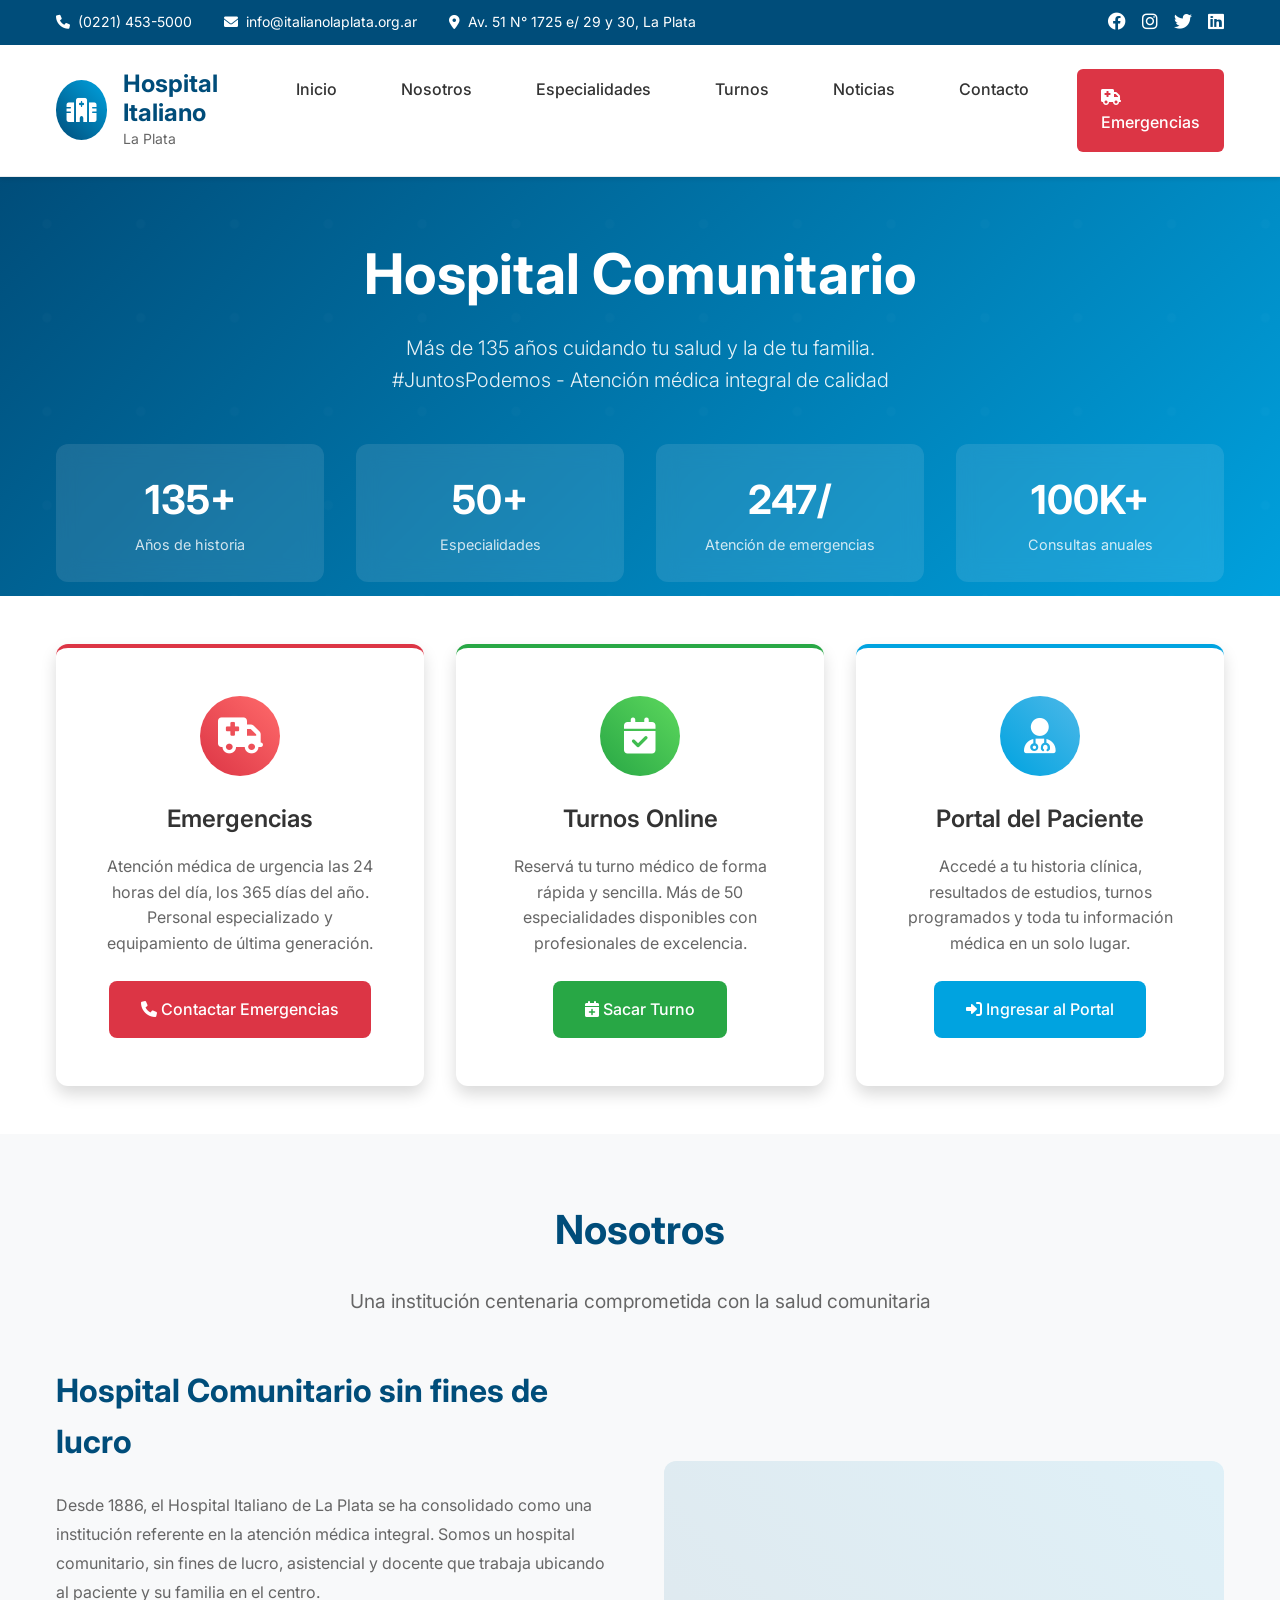
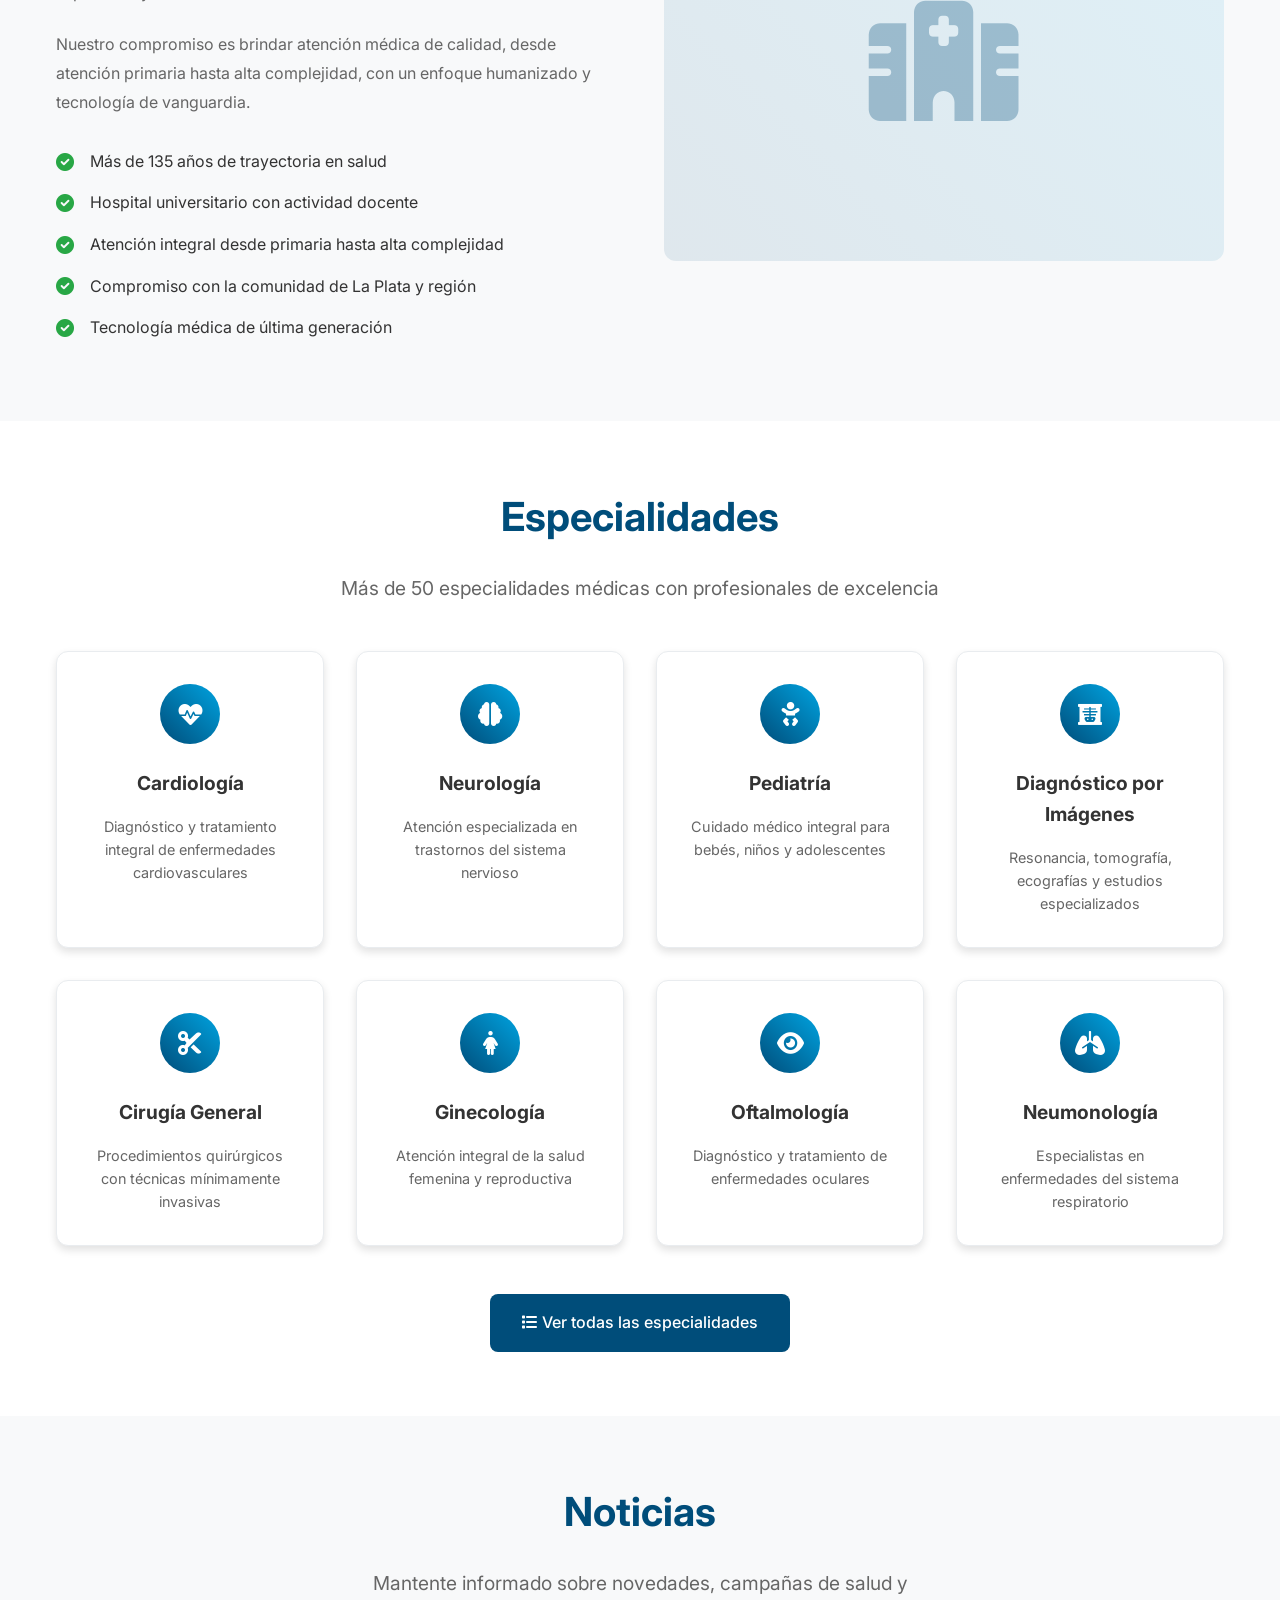
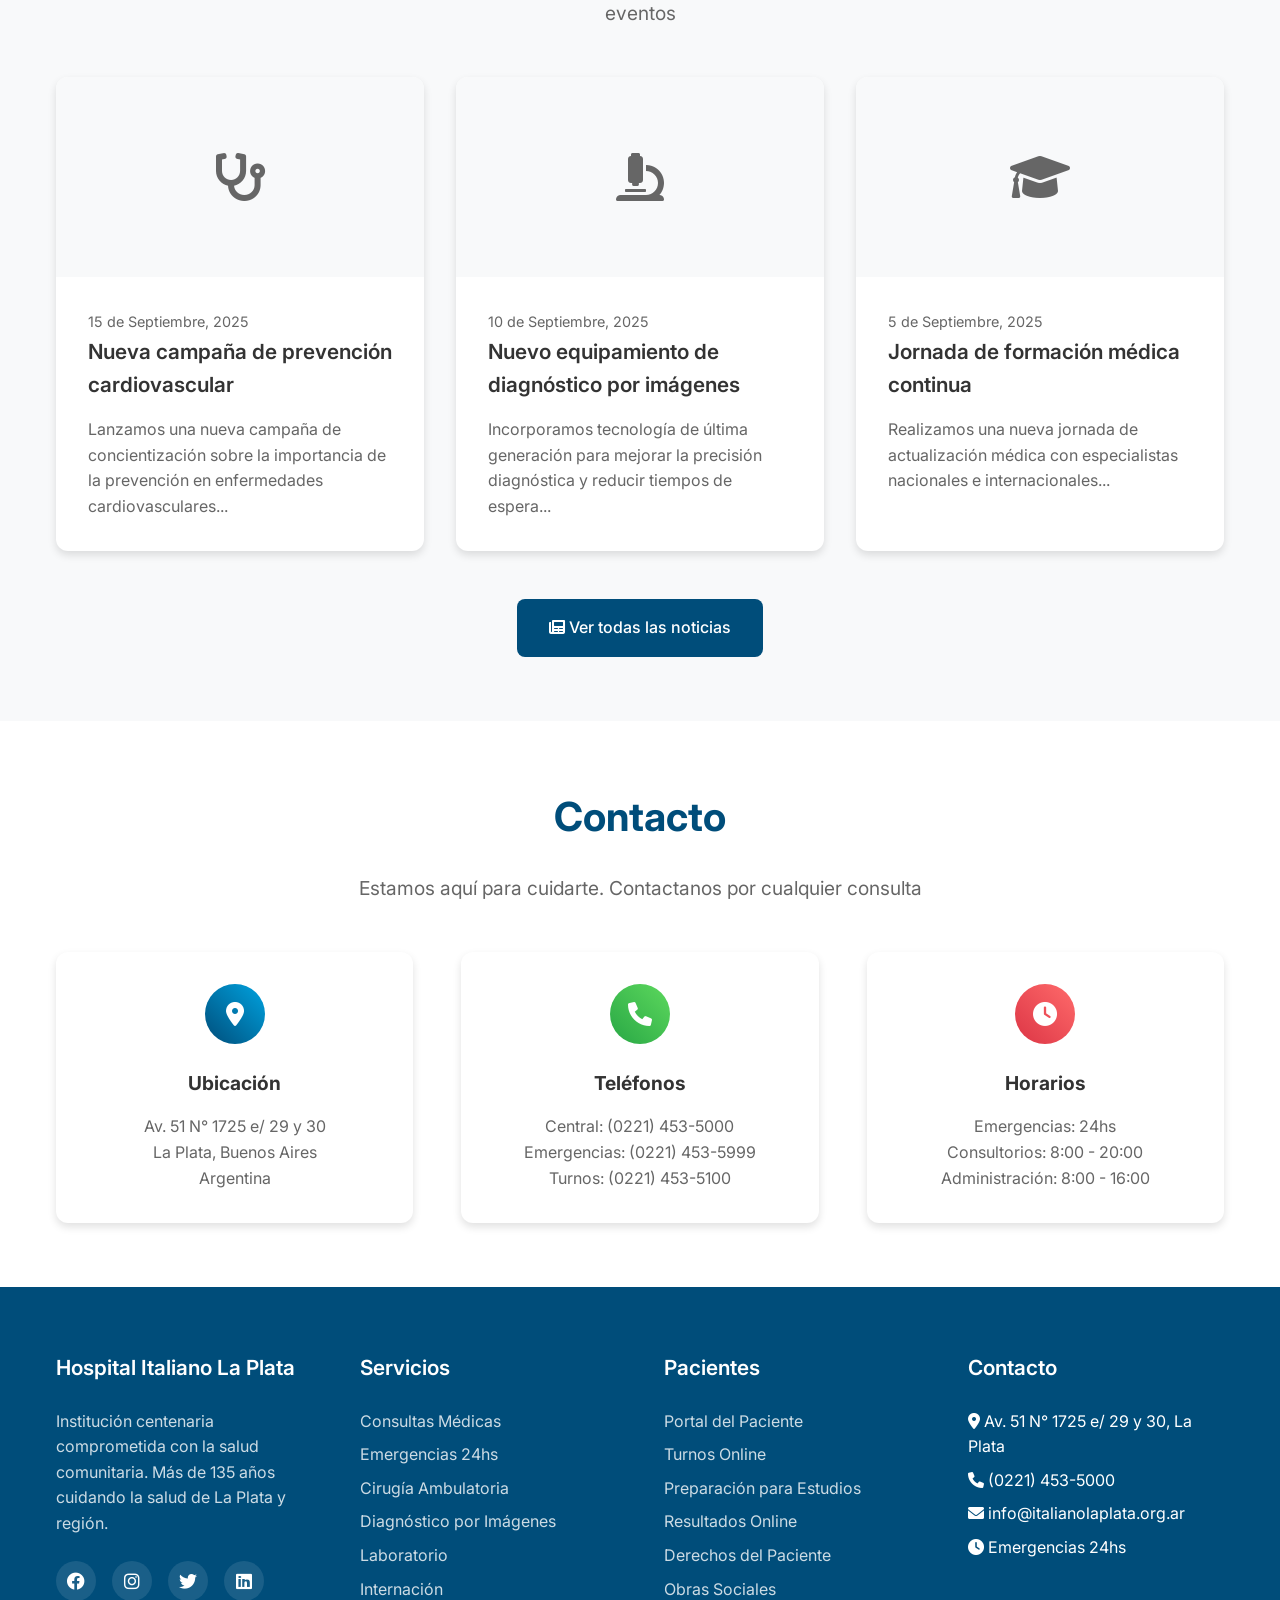
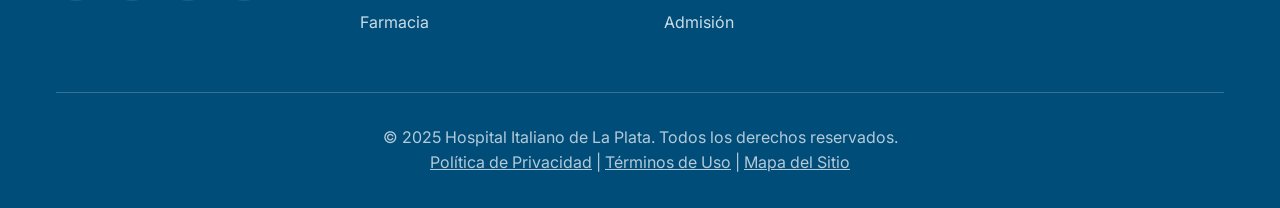
==== cuerpo principal/index.html @ e12f00e9 "Primer commit" ====
<!DOCTYPE html>
<html lang="es">
<head>
    <!-- ===========================================
         META TAGS Y CONFIGURACIÓN BÁSICA
    =========================================== -->
    <meta charset="UTF-8">
    <meta name="viewport" content="width=device-width, initial-scale=1.0">
    <!-- resume la informacion de la página -->
    <meta name="description" content="Hospital Italiano de La Plata - Hospital comunitario sin fines de lucro fundado en 1886. Atención médica integral desde atención primaria hasta alta complejidad.">
    <!-- Son etiquetas dentro de la pagina -->
    <meta name="keywords" content="Hospital Italiano, La Plata, salud, medicina, turnos, emergencias, especialidades médicas">
    <!-- El autor de la pagina -->
    <meta name="author" content="Hospital Italiano de La Plata">
    <title>Inicio | Sistema de gestion de citas medicas</title>
    
    <!-- ===========================================
         ENLACES EXTERNOS Y FUENTES
    =========================================== -->
    <!-- Font Awesome para íconos médicos -->
    <link href="https://cdnjs.cloudflare.com/ajax/libs/font-awesome/6.0.0/css/all.min.css" rel="stylesheet">
    
    <!-- Google Fonts -->
    <link href="https://fonts.googleapis.com/css2?family=Inter:wght@300;400;500;600;700&display=swap" rel="stylesheet">
    
    <!-- Estilos css -->
     <link rel="stylesheet" href="styles.css">
</head>
<body>
    <!-- ===========================================
         HEADER CON NAVEGACIÓN PRINCIPAL
    =========================================== -->
    <header class="header">
        <!-- Barra superior con información de contacto -->
        <div class="header-top">
            <div class="container">
                <div class="header-top-content">
                    <div class="contact-info">
                        <div class="contact-item">
                            <i class="fas fa-phone"></i>
                            <span>(0221) 453-5000</span>
                        </div>
                        <div class="contact-item">
                            <i class="fas fa-envelope"></i>
                            <span>info@italianolaplata.org.ar</span>
                        </div>
                        <div class="contact-item">
                            <i class="fas fa-map-marker-alt"></i>
                            <span>Av. 51 N° 1725 e/ 29 y 30, La Plata</span>
                        </div>
                    </div>
                    <div class="social-links">
                        <a href="#" aria-label="Facebook"><i class="fab fa-facebook"></i></a>
                        <a href="#" aria-label="Instagram"><i class="fab fa-instagram"></i></a>
                        <a href="#" aria-label="Twitter"><i class="fab fa-twitter"></i></a>
                        <a href="#" aria-label="LinkedIn"><i class="fab fa-linkedin"></i></a>
                    </div>
                </div>
            </div>
        </div>
        
        <!-- Navegación principal -->
        <div class="header-main">
            <div class="container">
                <div class="header-content">
                    <a href="#" class="logo">
                        <div class="logo-icon">
                            <i class="fas fa-hospital"></i>
                        </div>
                        <div class="logo-text">
                            <h1>Hospital Italiano</h1>
                            <p>La Plata</p>
                        </div>
                    </a>
                    
                    <nav class="nav-main">
                        <a href="#">Inicio</a>
                        <a href="#nosotros">Nosotros</a>
                        <a href="#especialidades">Especialidades</a>
                        <a href="#turnos">Turnos</a>
                        <a href="#noticias">Noticias</a>
                        <a href="#contacto">Contacto</a>
                        <a href="#emergencia" class="emergency-btn">
                            <i class="fas fa-ambulance"></i> Emergencias
                        </a>
                    </nav>
                </div>
            </div>
        </div>
    </header>

    <!-- ===========================================
         HERO SECTION PRINCIPAL
    =========================================== -->
    <section class="hero">
        <div class="container">
            <div class="hero-content fade-in">
                <h1>Hospital Comunitario</h1>
                <p class="hero-subtitle">
                    Más de 135 años cuidando tu salud y la de tu familia.<br>
                    #JuntosPodemos - Atención médica integral de calidad
                </p>
                
                <div class="hero-stats">
                    <div class="stat-item fade-in">
                        <span class="stat-number">135+</span>
                        <span class="stat-label">Años de historia</span>
                    </div>
                    <div class="stat-item fade-in">
                        <span class="stat-number">50+</span>
                        <span class="stat-label">Especialidades</span>
                    </div>
                    <div class="stat-item fade-in">
                        <span class="stat-number">24/7</span>
                        <span class="stat-label">Atención de emergencias</span>
                    </div>
                    <div class="stat-item fade-in">
                        <span class="stat-number">100K+</span>
                        <span class="stat-label">Consultas anuales</span>
                    </div>
                </div>
            </div>
        </div>
    </section>

    <!-- ===========================================
         ACCESOS RÁPIDOS
    =========================================== -->
    <section class="quick-access">
        <div class="container">
            <div class="quick-access-grid">
                <!-- Card de Emergencias -->
                <div class="access-card emergency fade-in">
                    <div class="card-icon">
                        <i class="fas fa-ambulance"></i>
                    </div>
                    <h3 class="card-title">Emergencias</h3>
                    <p class="card-description">
                        Atención médica de urgencia las 24 horas del día, los 365 días del año.
                        Personal especializado y equipamiento de última generación.
                    </p>
                    <a href="#" class="card-btn">
                        <i class="fas fa-phone"></i> Contactar Emergencias
                    </a>
                </div>
                
                <!-- Card de Turnos -->
                <div class="access-card appointments fade-in">
                    <div class="card-icon">
                        <i class="fas fa-calendar-check"></i>
                    </div>
                    <h3 class="card-title">Turnos Online</h3>
                    <p class="card-description">
                        Reservá tu turno médico de forma rápida y sencilla. 
                        Más de 50 especialidades disponibles con profesionales de excelencia.
                    </p>
                    <a href="#" class="card-btn">
                        <i class="fas fa-calendar-plus"></i> Sacar Turno
                    </a>
                </div>
                
                <!-- Card de Portal del Paciente -->
                <div class="access-card portal fade-in">
                    <div class="card-icon">
                        <i class="fas fa-user-md"></i>
                    </div>
                    <h3 class="card-title">Portal del Paciente</h3>
                    <p class="card-description">
                        Accedé a tu historia clínica, resultados de estudios, turnos programados 
                        y toda tu información médica en un solo lugar.
                    </p>
                    <a href="#" class="card-btn">
                        <i class="fas fa-sign-in-alt"></i> Ingresar al Portal
                    </a>
                </div>
            </div>
        </div>
    </section>

    <!-- ===========================================
         SECCIÓN NOSOTROS
    =========================================== -->
    <section id="nosotros" class="section" style="background: var(--light-bg);">
        <div class="container">
            <div class="section-header fade-in">
                <h2 class="section-title">Nosotros</h2>
                <p class="section-subtitle">
                    Una institución centenaria comprometida con la salud comunitaria
                </p>
            </div>
            
            <div class="about-grid">
                <div class="about-content fade-in">
                    <h3>Hospital Comunitario sin fines de lucro</h3>
                    <p>
                        Desde 1886, el Hospital Italiano de La Plata se ha consolidado como una institución 
                        referente en la atención médica integral. Somos un hospital comunitario, sin fines 
                        de lucro, asistencial y docente que trabaja ubicando al paciente y su familia en el centro.
                    </p>
                    <p>
                        Nuestro compromiso es brindar atención médica de calidad, desde atención primaria 
                        hasta alta complejidad, con un enfoque humanizado y tecnología de vanguardia.
                    </p>
                    
                    <ul class="about-features">
                        <li>
                            <i class="fas fa-check-circle"></i>
                            Más de 135 años de trayectoria en salud
                        </li>
                        <li>
                            <i class="fas fa-check-circle"></i>
                            Hospital universitario con actividad docente
                        </li>
                        <li>
                            <i class="fas fa-check-circle"></i>
                            Atención integral desde primaria hasta alta complejidad
                        </li>
                        <li>
                            <i class="fas fa-check-circle"></i>
                            Compromiso con la comunidad de La Plata y región
                        </li>
                        <li>
                            <i class="fas fa-check-circle"></i>
                            Tecnología médica de última generación
                        </li>
                    </ul>
                </div>
                
                <div class="about-image fade-in">
                    <i class="fas fa-hospital-alt"></i>
                </div>
            </div>
        </div>
    </section>

    <!-- ===========================================
         ESPECIALIDADES MÉDICAS
    =========================================== -->
    <section id="especialidades" class="section">
        <div class="container">
            <div class="section-header fade-in">
                <h2 class="section-title">Especialidades</h2>
                <p class="section-subtitle">
                    Más de 50 especialidades médicas con profesionales de excelencia
                </p>
            </div>
            
            <div class="specialties-grid">
                <div class="specialty-card fade-in">
                    <div class="specialty-icon">
                        <i class="fas fa-heartbeat"></i>
                    </div>
                    <h4>Cardiología</h4>
                    <p>Diagnóstico y tratamiento integral de enfermedades cardiovasculares</p>
                </div>
                
                <div class="specialty-card fade-in">
                    <div class="specialty-icon">
                        <i class="fas fa-brain"></i>
                    </div>
                    <h4>Neurología</h4>
                    <p>Atención especializada en trastornos del sistema nervioso</p>
                </div>
                
                <div class="specialty-card fade-in">
                    <div class="specialty-icon">
                        <i class="fas fa-baby"></i>
                    </div>
                    <h4>Pediatría</h4>
                    <p>Cuidado médico integral para bebés, niños y adolescentes</p>
                </div>
                
                <div class="specialty-card fade-in">
                    <div class="specialty-icon">
                        <i class="fas fa-x-ray"></i>
                    </div>
                    <h4>Diagnóstico por Imágenes</h4>
                    <p>Resonancia, tomografía, ecografías y estudios especializados</p>
                </div>
                
                <div class="specialty-card fade-in">
                    <div class="specialty-icon">
                        <i class="fas fa-cut"></i>
                    </div>
                    <h4>Cirugía General</h4>
                    <p>Procedimientos quirúrgicos con técnicas mínimamente invasivas</p>
                </div>
                
                <div class="specialty-card fade-in">
                    <div class="specialty-icon">
                        <i class="fas fa-female"></i>
                    </div>
                    <h4>Ginecología</h4>
                    <p>Atención integral de la salud femenina y reproductiva</p>
                </div>
                
                <div class="specialty-card fade-in">
                    <div class="specialty-icon">
                        <i class="fas fa-eye"></i>
                    </div>
                    <h4>Oftalmología</h4>
                    <p>Diagnóstico y tratamiento de enfermedades oculares</p>
                </div>
                
                <div class="specialty-card fade-in">
                    <div class="specialty-icon">
                        <i class="fas fa-lungs"></i>
                    </div>
                    <h4>Neumonología</h4>
                    <p>Especialistas en enfermedades del sistema respiratorio</p>
                </div>
            </div>
            
            <div style="text-align: center; margin-top: var(--spacing-xl);">
                <a href="#" class="btn-primary">
                    <i class="fas fa-list"></i> Ver todas las especialidades
                </a>
            </div>
        </div>
    </section>

    <!-- ===========================================
         NOTICIAS Y COMUNICADOS
    =========================================== -->
    <section id="noticias" class="section" style="background: var(--light-bg);">
        <div class="container">
            <div class="section-header fade-in">
                <h2 class="section-title">Noticias</h2>
                <p class="section-subtitle">
                    Mantente informado sobre novedades, campañas de salud y eventos
                </p>
            </div>
            
            <div class="news-grid">
                <article class="news-card fade-in">
                    <div class="news-image">
                        <i class="fas fa-stethoscope"></i>
                    </div>
                    <div class="news-content">
                        <time class="news-date">15 de Septiembre, 2025</time>
                        <h3 class="news-title">Nueva campaña de prevención cardiovascular</h3>
                        <p class="news-excerpt">
                            Lanzamos una nueva campaña de concientización sobre la importancia 
                            de la prevención en enfermedades cardiovasculares...
                        </p>
                    </div>
                </article>
                
                <article class="news-card fade-in">
                    <div class="news-image">
                        <i class="fas fa-microscope"></i>
                    </div>
                    <div class="news-content">
                        <time class="news-date">10 de Septiembre, 2025</time>
                        <h3 class="news-title">Nuevo equipamiento de diagnóstico por imágenes</h3>
                        <p class="news-excerpt">
                            Incorporamos tecnología de última generación para mejorar 
                            la precisión diagnóstica y reducir tiempos de espera...
                        </p>
                    </div>
                </article>
                
                <article class="news-card fade-in">
                    <div class="news-image">
                        <i class="fas fa-graduation-cap"></i>
                    </div>
                    <div class="news-content">
                        <time class="news-date">5 de Septiembre, 2025</time>
                        <h3 class="news-title">Jornada de formación médica continua</h3>
                        <p class="news-excerpt">
                            Realizamos una nueva jornada de actualización médica 
                            con especialistas nacionales e internacionales...
                        </p>
                    </div>
                </article>
            </div>
            
            <div style="text-align: center; margin-top: var(--spacing-xl);">
                <a href="#" class="btn-primary">
                    <i class="fas fa-newspaper"></i> Ver todas las noticias
                </a>
            </div>
        </div>
    </section>

    <!-- ===========================================
         INFORMACIÓN DE CONTACTO
    =========================================== -->
    <section id="contacto" class="section">
        <div class="container">
            <div class="section-header fade-in">
                <h2 class="section-title">Contacto</h2>
                <p class="section-subtitle">
                    Estamos aquí para cuidarte. Contactanos por cualquier consulta
                </p>
            </div>
            
            <div style="display: grid; grid-template-columns: repeat(auto-fit, minmax(300px, 1fr)); gap: var(--spacing-xl); margin-top: var(--spacing-xl);">
                <div class="fade-in" style="text-align: center; padding: var(--spacing-lg); background: var(--white); border-radius: 12px; box-shadow: var(--shadow-md);">
                    <div style="width: 60px; height: 60px; background: linear-gradient(45deg, var(--primary-color), var(--secondary-color)); border-radius: 50%; display: flex; align-items: center; justify-content: center; margin: 0 auto var(--spacing-md); color: var(--white); font-size: 24px;">
                        <i class="fas fa-map-marker-alt"></i>
                    </div>
                    <h4 style="font-size: 1.2rem; margin-bottom: var(--spacing-sm); color: var(--text-dark);">Ubicación</h4>
                    <p style="color: var(--text-light);">
                        Av. 51 N° 1725 e/ 29 y 30<br>
                        La Plata, Buenos Aires<br>
                        Argentina
                    </p>
                </div>
                
                <div class="fade-in" style="text-align: center; padding: var(--spacing-lg); background: var(--white); border-radius: 12px; box-shadow: var(--shadow-md);">
                    <div style="width: 60px; height: 60px; background: linear-gradient(45deg, var(--accent-color), #5dd85d); border-radius: 50%; display: flex; align-items: center; justify-content: center; margin: 0 auto var(--spacing-md); color: var(--white); font-size: 24px;">
                        <i class="fas fa-phone"></i>
                    </div>
                    <h4 style="font-size: 1.2rem; margin-bottom: var(--spacing-sm); color: var(--text-dark);">Teléfonos</h4>
                    <p style="color: var(--text-light);">
                        Central: (0221) 453-5000<br>
                        Emergencias: (0221) 453-5999<br>
                        Turnos: (0221) 453-5100
                    </p>
                </div>
                
                <div class="fade-in" style="text-align: center; padding: var(--spacing-lg); background: var(--white); border-radius: 12px; box-shadow: var(--shadow-md);">
                    <div style="width: 60px; height: 60px; background: linear-gradient(45deg, var(--danger-color), #ff6b6b); border-radius: 50%; display: flex; align-items: center; justify-content: center; margin: 0 auto var(--spacing-md); color: var(--white); font-size: 24px;">
                        <i class="fas fa-clock"></i>
                    </div>
                    <h4 style="font-size: 1.2rem; margin-bottom: var(--spacing-sm); color: var(--text-dark);">Horarios</h4>
                    <p style="color: var(--text-light);">
                        Emergencias: 24hs<br>
                        Consultorios: 8:00 - 20:00<br>
                        Administración: 8:00 - 16:00
                    </p>
                </div>
            </div>
        </div>
    </section>

    <!-- ===========================================
         FOOTER INSTITUCIONAL
    =========================================== -->
    <footer class="footer">
        <div class="container">
            <div class="footer-grid">
                <div class="footer-section">
                    <h4>Hospital Italiano La Plata</h4>
                    <p style="color: rgba(255, 255, 255, 0.8); margin-bottom: var(--spacing-md);">
                        Institución centenaria comprometida con la salud comunitaria. 
                        Más de 135 años cuidando la salud de La Plata y región.
                    </p>
                    <div style="display: flex; gap: var(--spacing-sm);">
                        <a href="#" style="width: 40px; height: 40px; background: rgba(255,255,255,0.1); border-radius: 50%; display: flex; align-items: center; justify-content: center; color: var(--white); font-size: 18px;">
                            <i class="fab fa-facebook"></i>
                        </a>
                        <a href="#" style="width: 40px; height: 40px; background: rgba(255,255,255,0.1); border-radius: 50%; display: flex; align-items: center; justify-content: center; color: var(--white); font-size: 18px;">
                            <i class="fab fa-instagram"></i>
                        </a>
                        <a href="#" style="width: 40px; height: 40px; background: rgba(255,255,255,0.1); border-radius: 50%; display: flex; align-items: center; justify-content: center; color: var(--white); font-size: 18px;">
                            <i class="fab fa-twitter"></i>
                        </a>
                        <a href="#" style="width: 40px; height: 40px; background: rgba(255,255,255,0.1); border-radius: 50%; display: flex; align-items: center; justify-content: center; color: var(--white); font-size: 18px;">
                            <i class="fab fa-linkedin"></i>
                        </a>
                    </div>
                </div>
                
                <div class="footer-section">
                    <h4>Servicios</h4>
                    <ul>
                        <li><a href="#">Consultas Médicas</a></li>
                        <li><a href="#">Emergencias 24hs</a></li>
                        <li><a href="#">Cirugía Ambulatoria</a></li>
                        <li><a href="#">Diagnóstico por Imágenes</a></li>
                        <li><a href="#">Laboratorio</a></li>
                        <li><a href="#">Internación</a></li>
                        <li><a href="#">Farmacia</a></li>
                    </ul>
                </div>
                
                <div class="footer-section">
                    <h4>Pacientes</h4>
                    <ul>
                        <li><a href="#">Portal del Paciente</a></li>
                        <li><a href="#">Turnos Online</a></li>
                        <li><a href="#">Preparación para Estudios</a></li>
                        <li><a href="#">Resultados Online</a></li>
                        <li><a href="#">Derechos del Paciente</a></li>
                        <li><a href="#">Obras Sociales</a></li>
                        <li><a href="#">Admisión</a></li>
                    </ul>
                </div>
                
                <div class="footer-section">
                    <h4>Contacto</h4>
                    <ul>
                        <li>
                            <i class="fas fa-map-marker-alt"></i>
                            Av. 51 N° 1725 e/ 29 y 30, La Plata
                        </li>
                        <li>
                            <i class="fas fa-phone"></i>
                            (0221) 453-5000
                        </li>
                        <li>
                            <i class="fas fa-envelope"></i>
                            info@italianolaplata.org.ar
                        </li>
                        <li>
                            <i class="fas fa-clock"></i>
                            Emergencias 24hs
                        </li>
                    </ul>
                </div>
            </div>
            
            <div class="footer-bottom">
                <p>© 2025 Hospital Italiano de La Plata. Todos los derechos reservados.</p>
                <p>
                    <a href="#" style="color: rgba(255, 255, 255, 0.7);">Política de Privacidad</a> | 
                    <a href="#" style="color: rgba(255, 255, 255, 0.7);">Términos de Uso</a> | 
                    <a href="#" style="color: rgba(255, 255, 255, 0.7);">Mapa del Sitio</a>
                </p>
            </div>
        </div>
    </footer>

    <!-- ===========================================
         JAVASCRIPT PARA FUNCIONALIDAD
    =========================================== -->
    <script>
        // ===========================================
        // ANIMACIONES DE SCROLL
        // ===========================================
        
        // Configurar Intersection Observer para animaciones fade-in
        const observerOptions = {
            threshold: 0.1,
            rootMargin: '0px 0px -50px 0px'
        };
        
        const observer = new IntersectionObserver((entries) => {
            entries.forEach(entry => {
                if (entry.isIntersecting) {
                    entry.target.classList.add('visible');
                }
            });
        }, observerOptions);
        
        // Observar todos los elementos con clase fade-in
        document.addEventListener('DOMContentLoaded', () => {
            const fadeElements = document.querySelectorAll('.fade-in');
            fadeElements.forEach(el => observer.observe(el));
            
            // Inicializar otras funcionalidades
            initSmoothScrolling();
            initMobileMenu();
            initCounterAnimations();
            
            console.log('🏥 Hospital Italiano - Sitio web cargado correctamente');
        });
        
        // ===========================================
        // NAVEGACIÓN SUAVE
        // ===========================================
        function initSmoothScrolling() {
            const navLinks = document.querySelectorAll('a[href^="#"]');
            
            navLinks.forEach(link => {
                link.addEventListener('click', function(e) {
                    e.preventDefault();
                    
                    const targetId = this.getAttribute('href');
                    if (targetId === '#') return;
                    
                    const targetSection = document.querySelector(targetId);
                    if (targetSection) {
                        const headerHeight = document.querySelector('.header').offsetHeight;
                        const targetPosition = targetSection.offsetTop - headerHeight - 20;
                        
                        window.scrollTo({
                            top: targetPosition,
                            behavior: 'smooth'
                        });
                    }
                });
            });
        }
        
        // ===========================================
        // MENÚ MÓVIL (PLACEHOLDER PARA FUNCIONALIDAD FUTURA)
        // ===========================================
        function initMobileMenu() {
            // En una implementación completa, aquí iría la lógica para el menú hamburguesa
            console.log('📱 Funcionalidad de menú móvil inicializada');
        }
        
        // ===========================================
        // ANIMACIÓN DE CONTADORES
        // ===========================================
        function initCounterAnimations() {
            const counters = document.querySelectorAll('.stat-number');
            
            const animateCounter = (counter) => {
                const target = counter.textContent;
                const numericValue = parseInt(target.replace(/\D/g, ''));
                const suffix = target.replace(/\d/g, '');
                
                if (isNaN(numericValue)) return;
                
                let current = 0;
                const increment = numericValue / 50;
                const duration = 2000;
                const stepTime = duration / 50;
                
                const timer = setInterval(() => {
                    current += increment;
                    if (current >= numericValue) {
                        current = numericValue;
                        clearInterval(timer);
                    }
                    counter.textContent = Math.floor(current) + suffix;
                }, stepTime);
            };
            
            // Observer para animar contadores cuando son visibles
            const counterObserver = new IntersectionObserver((entries) => {
                entries.forEach(entry => {
                    if (entry.isIntersecting) {
                        animateCounter(entry.target);
                        counterObserver.unobserve(entry.target);
                    }
                });
            }, { threshold: 0.5 });
            
            counters.forEach(counter => counterObserver.observe(counter));
        }
        
        // ===========================================
        // EFECTOS DE HOVER PARA CARDS
        // ===========================================
        document.addEventListener('DOMContentLoaded', () => {
            const cards = document.querySelectorAll('.access-card, .specialty-card, .news-card');
            
            cards.forEach(card => {
                card.addEventListener('mouseenter', function() {
                    this.style.transform = 'translateY(-8px)';
                });
                
                card.addEventListener('mouseleave', function() {
                    this.style.transform = 'translateY(0)';
                });
            });
        });
        
        // ===========================================
        // STICKY HEADER EFFECT
        // ===========================================
        window.addEventListener('scroll', () => {
            const header = document.querySelector('.header');
            const scrolled = window.scrollY > 100;
            
            if (scrolled) {
                header.style.backgroundColor = 'rgba(255, 255, 255, 0.95)';
                header.style.backdropFilter = 'blur(10px)';
            } else {
                header.style.backgroundColor = '#ffffff';
                header.style.backdropFilter = 'none';
            }
        });
        
        // ===========================================
        // MANEJO DE FORMULARIOS Y ENLACES
        // ===========================================
        function handleEmergencyCall() {
            if (confirm('¿Necesita atención de emergencia? Será redirigido para contactar al servicio de emergencias.')) {
                window.location.href = 'tel:+542214535999';
            }
        }
        
        function handleTurnos() {
            alert('Redirigiendo al sistema de turnos online...');
            // En producción: window.location.href = '/turnos';
        }
        
        function handlePortalPaciente() {
            alert('Redirigiendo al portal del paciente...');
            // En producción: window.location.href = '/portal';
        }
        
        // Agregar event listeners a los botones principales
        document.addEventListener('DOMContentLoaded', () => {
            const emergencyBtns = document.querySelectorAll('.emergency-btn, .emergency .card-btn');
            emergencyBtns.forEach(btn => {
                btn.addEventListener('click', (e) => {
                    e.preventDefault();
                    handleEmergencyCall();
                });
            });
            
            const appointmentBtns = document.querySelectorAll('.appointments .card-btn');
            appointmentBtns.forEach(btn => {
                btn.addEventListener('click', (e) => {
                    e.preventDefault();
                    handleTurnos();
                });
            });
            
            const portalBtns = document.querySelectorAll('.portal .card-btn');
            portalBtns.forEach(btn => {
                btn.addEventListener('click', (e) => {
                    e.preventDefault();
                    handlePortalPaciente();
                });
            });
        });
        
        // ===========================================
        // CONSOLE MESSAGE PARA DESARROLLADORES
        // ===========================================
        console.log(`
🏥 HOSPITAL ITALIANO DE LA PLATA
================================
📍 Av. 51 N° 1725 e/ 29 y 30, La Plata
📞 Central: (0221) 453-5000
🚨 Emergencias: (0221) 453-5999
📅 Turnos: (0221) 453-5100

🌐 Sitio web desarrollado con:
   - HTML5 semántico
   - CSS Grid y Flexbox
   - JavaScript vanilla
   - Animaciones CSS
   - Responsive design
   
💙 Más de 135 años cuidando la salud
================================
        `);
    </script>
</body>
</html>
---- cuerpo principal/styles.css ----
/* ===========================================
           HOSPITAL ITALIANO - ESTILOS CSS
        =========================================== */
        
        /* Reset y configuración general */
        * {
            margin: 0;
            padding: 0;
            box-sizing: border-box;
        }
        
        :root {
            /* Colores institucionales del Hospital Italiano */
            --primary-color: #004d7a;      /* Azul institucional */
            --secondary-color: #00a3e0;    /* Azul claro */
            --accent-color: #28a745;       /* Verde médico */
            --danger-color: #dc3545;       /* Rojo emergencias */
            --warning-color: #ffc107;      /* Amarillo avisos */
            --light-bg: #f8f9fa;          /* Fondo claro */
            --white: #ffffff;
            --text-dark: #333333;
            --text-light: #666666;
            --border-color: #e9ecef;
            
            /* Fuentes */
            --font-family: 'Inter', -apple-system, BlinkMacSystemFont, 'Segoe UI', sans-serif;
            --font-weight-light: 300;
            --font-weight-normal: 400;
            --font-weight-medium: 500;
            --font-weight-semibold: 600;
            --font-weight-bold: 700;
            
            /* Espaciado */
            --spacing-xs: 0.5rem;
            --spacing-sm: 1rem;
            --spacing-md: 1.5rem;
            --spacing-lg: 2rem;
            --spacing-xl: 3rem;
            --spacing-xxl: 4rem;
            
            /* Sombras */
            --shadow-sm: 0 2px 4px rgba(0,0,0,0.1);
            --shadow-md: 0 4px 8px rgba(0,0,0,0.12);
            --shadow-lg: 0 8px 16px rgba(0,0,0,0.15);
        }
        
        body {
            font-family: var(--font-family);
            line-height: 1.6;
            color: var(--text-dark);
            background-color: var(--white);
        }
        
        /* ===========================================
           HEADER Y NAVEGACIÓN PRINCIPAL
        =========================================== */
        .header {
            background: var(--white);
            border-bottom: 1px solid var(--border-color);
            box-shadow: var(--shadow-sm);
            position: sticky;
            top: 0;
            z-index: 1000;
        }
        
        .header-top {
            background: var(--primary-color);
            color: var(--white);
            padding: var(--spacing-xs) 0;
            font-size: 14px;
        }
        
        .container {
            max-width: 1200px;
            margin: 0 auto;
            padding: 0 var(--spacing-sm);
        }
        
        .header-top-content {
            display: flex;
            justify-content: space-between;
            align-items: center;
        }
        
        .contact-info {
            display: flex;
            gap: var(--spacing-lg);
        }
        
        .contact-item {
            display: flex;
            align-items: center;
            gap: var(--spacing-xs);
        }
        
        .social-links {
            display: flex;
            gap: var(--spacing-sm);
        }
        
        .social-links a {
            color: var(--white);
            font-size: 18px;
            transition: opacity 0.3s ease;
        }
        
        .social-links a:hover {
            opacity: 0.8;
        }
        
        .header-main {
            padding: var(--spacing-md) 0;
        }
        
        .header-content {
            display: flex;
            align-items: center;
            justify-content: space-between;
        }
        
        .logo {
            display: flex;
            align-items: center;
            gap: var(--spacing-sm);
            text-decoration: none;
            color: var(--primary-color);
        }
        
        .logo-icon {
            width: 60px;
            height: 60px;
            background: linear-gradient(45deg, var(--primary-color), var(--secondary-color));
            border-radius: 50%;
            display: flex;
            align-items: center;
            justify-content: center;
            color: var(--white);
            font-size: 24px;
        }
        
        .logo-text h1 {
            font-size: 24px;
            font-weight: var(--font-weight-bold);
            line-height: 1.2;
        }
        
        .logo-text p {
            font-size: 14px;
            color: var(--text-light);
            margin: 0;
        }
        
        .nav-main {
            display: flex;
            gap: var(--spacing-lg);
        }
        
        .nav-main a {
            text-decoration: none;
            color: var(--text-dark);
            font-weight: var(--font-weight-medium);
            padding: var(--spacing-xs) var(--spacing-sm);
            border-radius: 6px;
            transition: all 0.3s ease;
        }
        
        .nav-main a:hover {
            background: var(--light-bg);
            color: var(--primary-color);
        }
        
        .emergency-btn {
            background: var(--danger-color) !important;
            color: var(--white) !important;
            padding: var(--spacing-sm) var(--spacing-md) !important;
            font-weight: var(--font-weight-semibold);
        }
        
        .emergency-btn:hover {
            background: #c82333 !important;
            transform: translateY(-2px);
        }
        
        /* ===========================================
           HERO SECTION
        =========================================== */
        .hero {
            background: linear-gradient(135deg, var(--primary-color) 0%, var(--secondary-color) 100%);
            color: var(--white);
            padding: var(--spacing-xxl) 0;
            position: relative;
            overflow: hidden;
        }
        
        .hero::before {
            content: '';
            position: absolute;
            top: 0;
            left: 0;
            right: 0;
            bottom: 0;
            background: url('data:image/svg+xml,<svg xmlns="http://www.w3.org/2000/svg" viewBox="0 0 100 100"><defs><pattern id="medical" x="0" y="0" width="20" height="20" patternUnits="userSpaceOnUse"><circle cx="10" cy="10" r="1" fill="rgba(255,255,255,0.05)"/></pattern></defs><rect width="100%" height="100%" fill="url(%23medical)"/></svg>');
            opacity: 0.3;
        }
        
        .hero-content {
            position: relative;
            z-index: 2;
            text-align: center;
        }
        
        .hero h1 {
            font-size: 3.5rem;
            font-weight: var(--font-weight-bold);
            margin-bottom: var(--spacing-md);
            line-height: 1.2;
        }
        
        .hero-subtitle {
            font-size: 1.25rem;
            margin-bottom: var(--spacing-xl);
            opacity: 0.9;
            font-weight: var(--font-weight-light);
        }
        
        .hero-stats {
            display: grid;
            grid-template-columns: repeat(auto-fit, minmax(200px, 1fr));
            gap: var(--spacing-lg);
            margin-top: var(--spacing-xl);
        }
        
        .stat-item {
            text-align: center;
            padding: var(--spacing-md);
            background: rgba(255, 255, 255, 0.1);
            border-radius: 12px;
            backdrop-filter: blur(10px);
        }
        
        .stat-number {
            font-size: 2.5rem;
            font-weight: var(--font-weight-bold);
            display: block;
            color: var(--white);
        }
        
        .stat-label {
            font-size: 0.9rem;
            opacity: 0.8;
            margin-top: var(--spacing-xs);
        }
        
        /* ===========================================
           ACCESOS RÁPIDOS
        =========================================== */
        .quick-access {
            background: var(--white);
            padding: var(--spacing-xl) 0;
            margin-top: -50px;
            position: relative;
            z-index: 10;
        }
        
        .quick-access-grid {
            display: grid;
            grid-template-columns: repeat(auto-fit, minmax(280px, 1fr));
            gap: var(--spacing-lg);
        }
        
        .access-card {
            background: var(--white);
            border-radius: 12px;
            padding: var(--spacing-xl);
            text-align: center;
            box-shadow: var(--shadow-lg);
            transition: all 0.3s ease;
            border-top: 4px solid var(--primary-color);
        }
        
        .access-card:hover {
            transform: translateY(-8px);
            box-shadow: 0 12px 24px rgba(0,0,0,0.15);
        }
        
        .access-card.emergency {
            border-top-color: var(--danger-color);
        }
        
        .access-card.appointments {
            border-top-color: var(--accent-color);
        }
        
        .access-card.portal {
            border-top-color: var(--secondary-color);
        }
        
        .card-icon {
            width: 80px;
            height: 80px;
            margin: 0 auto var(--spacing-md);
            border-radius: 50%;
            display: flex;
            align-items: center;
            justify-content: center;
            font-size: 36px;
            color: var(--white);
            background: linear-gradient(45deg, var(--primary-color), var(--secondary-color));
        }
        
        .emergency .card-icon {
            background: linear-gradient(45deg, var(--danger-color), #ff6b6b);
        }
        
        .appointments .card-icon {
            background: linear-gradient(45deg, var(--accent-color), #5dd85d);
        }
        
        .portal .card-icon {
            background: linear-gradient(45deg, var(--secondary-color), #4db8e8);
        }
        
        .card-title {
            font-size: 1.5rem;
            font-weight: var(--font-weight-semibold);
            margin-bottom: var(--spacing-sm);
            color: var(--text-dark);
        }
        
        .card-description {
            color: var(--text-light);
            margin-bottom: var(--spacing-md);
            line-height: 1.6;
        }
        
        .card-btn {
            display: inline-block;
            background: var(--primary-color);
            color: var(--white);
            padding: var(--spacing-sm) var(--spacing-lg);
            text-decoration: none;
            border-radius: 8px;
            font-weight: var(--font-weight-medium);
            transition: all 0.3s ease;
        }
        
        .card-btn:hover {
            background: #003d5c;
            transform: translateY(-2px);
        }
        
        .emergency .card-btn {
            background: var(--danger-color);
        }
        
        .emergency .card-btn:hover {
            background: #c82333;
        }
        
        .appointments .card-btn {
            background: var(--accent-color);
        }
        
        .appointments .card-btn:hover {
            background: #218838;
        }
        
        .portal .card-btn {
            background: var(--secondary-color);
        }
        
        .portal .card-btn:hover {
            background: #0090c7;
        }
        
        /* ===========================================
           SECCIONES PRINCIPALES
        =========================================== */
        .section {
            padding: var(--spacing-xxl) 0;
        }
        
        .section-header {
            text-align: center;
            margin-bottom: var(--spacing-xl);
        }
        
        .section-title {
            font-size: 2.5rem;
            font-weight: var(--font-weight-bold);
            color: var(--primary-color);
            margin-bottom: var(--spacing-md);
        }
        
        .section-subtitle {
            font-size: 1.2rem;
            color: var(--text-light);
            max-width: 600px;
            margin: 0 auto;
        }
        
        /* Sección Nosotros */
        .about-grid {
            display: grid;
            grid-template-columns: 1fr 1fr;
            gap: var(--spacing-xl);
            align-items: center;
        }
        
        .about-content h3 {
            font-size: 2rem;
            color: var(--primary-color);
            margin-bottom: var(--spacing-md);
        }
        
        .about-content p {
            margin-bottom: var(--spacing-md);
            line-height: 1.8;
            color: var(--text-light);
        }
        
        .about-features {
            list-style: none;
            margin-top: var(--spacing-lg);
        }
        
        .about-features li {
            display: flex;
            align-items: center;
            gap: var(--spacing-sm);
            margin-bottom: var(--spacing-sm);
            color: var(--text-dark);
        }
        
        .about-features i {
            color: var(--accent-color);
            font-size: 18px;
        }
        
        .about-image {
            background: var(--light-bg);
            border-radius: 12px;
            padding: var(--spacing-xl);
            text-align: center;
            min-height: 400px;
            display: flex;
            align-items: center;
            justify-content: center;
            position: relative;
            overflow: hidden;
        }
        
        .about-image::before {
            content: '';
            position: absolute;
            top: 0;
            left: 0;
            right: 0;
            bottom: 0;
            background: linear-gradient(45deg, rgba(0,77,122,0.1), rgba(0,163,224,0.1));
        }
        
        .about-image i {
            font-size: 120px;
            color: var(--primary-color);
            opacity: 0.3;
            position: relative;
            z-index: 2;
        }
        
        /* Especialidades */
        .specialties-grid {
            display: grid;
            grid-template-columns: repeat(auto-fit, minmax(250px, 1fr));
            gap: var(--spacing-lg);
        }
        
        .specialty-card {
            background: var(--white);
            border-radius: 12px;
            padding: var(--spacing-lg);
            text-align: center;
            box-shadow: var(--shadow-md);
            transition: all 0.3s ease;
            border: 1px solid var(--border-color);
        }
        
        .specialty-card:hover {
            transform: translateY(-4px);
            box-shadow: var(--shadow-lg);
            border-color: var(--primary-color);
        }
        
        .specialty-icon {
            width: 60px;
            height: 60px;
            background: linear-gradient(45deg, var(--primary-color), var(--secondary-color));
            border-radius: 50%;
            display: flex;
            align-items: center;
            justify-content: center;
            margin: 0 auto var(--spacing-md);
            color: var(--white);
            font-size: 24px;
        }
        
        .specialty-card h4 {
            font-size: 1.2rem;
            margin-bottom: var(--spacing-sm);
            color: var(--text-dark);
        }
        
        .specialty-card p {
            color: var(--text-light);
            font-size: 0.9rem;
        }
        
        /* Noticias */
        .news-grid {
            display: grid;
            grid-template-columns: repeat(auto-fit, minmax(350px, 1fr));
            gap: var(--spacing-lg);
        }
        
        .news-card {
            background: var(--white);
            border-radius: 12px;
            overflow: hidden;
            box-shadow: var(--shadow-md);
            transition: all 0.3s ease;
        }
        
        .news-card:hover {
            transform: translateY(-4px);
            box-shadow: var(--shadow-lg);
        }
        
        .news-image {
            height: 200px;
            background: var(--light-bg);
            display: flex;
            align-items: center;
            justify-content: center;
            color: var(--text-light);
            font-size: 48px;
        }
        
        .news-content {
            padding: var(--spacing-lg);
        }
        
        .news-date {
            color: var(--text-light);
            font-size: 0.9rem;
            margin-bottom: var(--spacing-xs);
        }
        
        .news-title {
            font-size: 1.3rem;
            font-weight: var(--font-weight-semibold);
            margin-bottom: var(--spacing-sm);
            color: var(--text-dark);
        }
        
        .news-excerpt {
            color: var(--text-light);
            line-height: 1.6;
        }
        
        /* ===========================================
           FOOTER
        =========================================== */
        .footer {
            background: var(--primary-color);
            color: var(--white);
            padding: var(--spacing-xxl) 0 var(--spacing-lg);
        }
        
        .footer-grid {
            display: grid;
            grid-template-columns: repeat(auto-fit, minmax(250px, 1fr));
            gap: var(--spacing-xl);
            margin-bottom: var(--spacing-xl);
        }
        
        .footer-section h4 {
            font-size: 1.3rem;
            margin-bottom: var(--spacing-md);
            font-weight: var(--font-weight-semibold);
        }
        
        .footer-section ul {
            list-style: none;
        }
        
        .footer-section li {
            margin-bottom: var(--spacing-xs);
        }
        
        .footer-section a {
            color: rgba(255, 255, 255, 0.8);
            text-decoration: none;
            transition: color 0.3s ease;
        }
        
        .footer-section a:hover {
            color: var(--white);
        }
        
        .footer-bottom {
            border-top: 1px solid rgba(255, 255, 255, 0.2);
            padding-top: var(--spacing-lg);
            text-align: center;
            color: rgba(255, 255, 255, 0.7);
        }
        
        /* ===========================================
           RESPONSIVE DESIGN
        =========================================== */
        @media (max-width: 768px) {
            .header-top-content {
                flex-direction: column;
                gap: var(--spacing-sm);
            }
            
            .contact-info {
                flex-direction: column;
                gap: var(--spacing-sm);
                text-align: center;
            }
            
            .header-content {
                flex-direction: column;
                gap: var(--spacing-md);
                text-align: center;
            }
            
            .nav-main {
                flex-wrap: wrap;
                justify-content: center;
            }
            
            .hero h1 {
                font-size: 2.5rem;
            }
            
            .hero-stats {
                grid-template-columns: 1fr 1fr;
                gap: var(--spacing-md);
            }
            
            .about-grid {
                grid-template-columns: 1fr;
            }
            
            .section-title {
                font-size: 2rem;
            }
            
            .container {
                padding: 0 var(--spacing-md);
            }
        }
        
        @media (max-width: 480px) {
            .hero h1 {
                font-size: 2rem;
            }
            
            .hero-stats {
                grid-template-columns: 1fr;
            }
            
            .quick-access-grid {
                grid-template-columns: 1fr;
            }
            
            .nav-main {
                display: none;
            }
        }
        
        /* ===========================================
           UTILIDADES Y ANIMACIONES
        =========================================== */
        .fade-in {
            opacity: 0;
            transform: translateY(20px);
            transition: all 0.6s ease;
        }
        
        .fade-in.visible {
            opacity: 1;
            transform: translateY(0);
        }
        
        .btn-primary {
            background: var(--primary-color);
            color: var(--white);
            padding: var(--spacing-sm) var(--spacing-lg);
            border: none;
            border-radius: 8px;
            font-weight: var(--font-weight-medium);
            text-decoration: none;
            display: inline-block;
            transition: all 0.3s ease;
            cursor: pointer;
        }
        
        .btn-primary:hover {
            background: #003d5c;
            transform: translateY(-2px);
        }
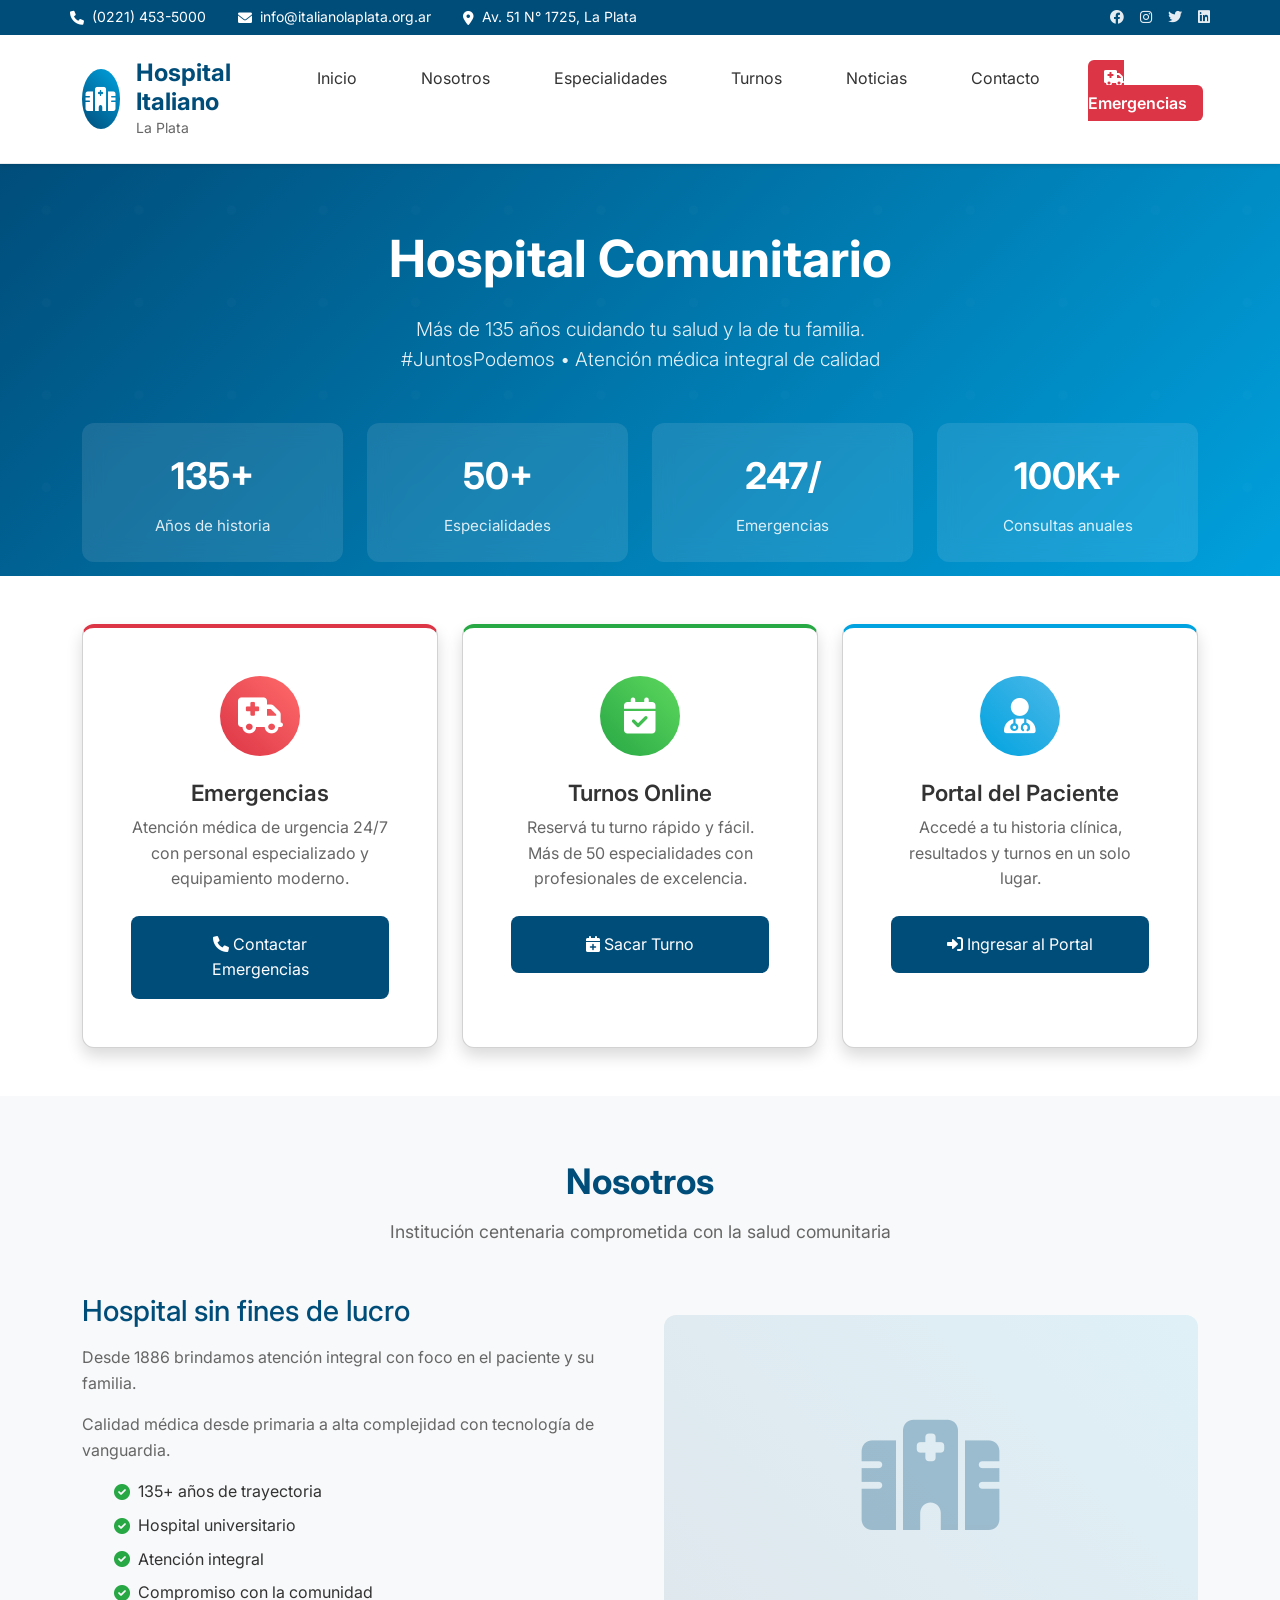
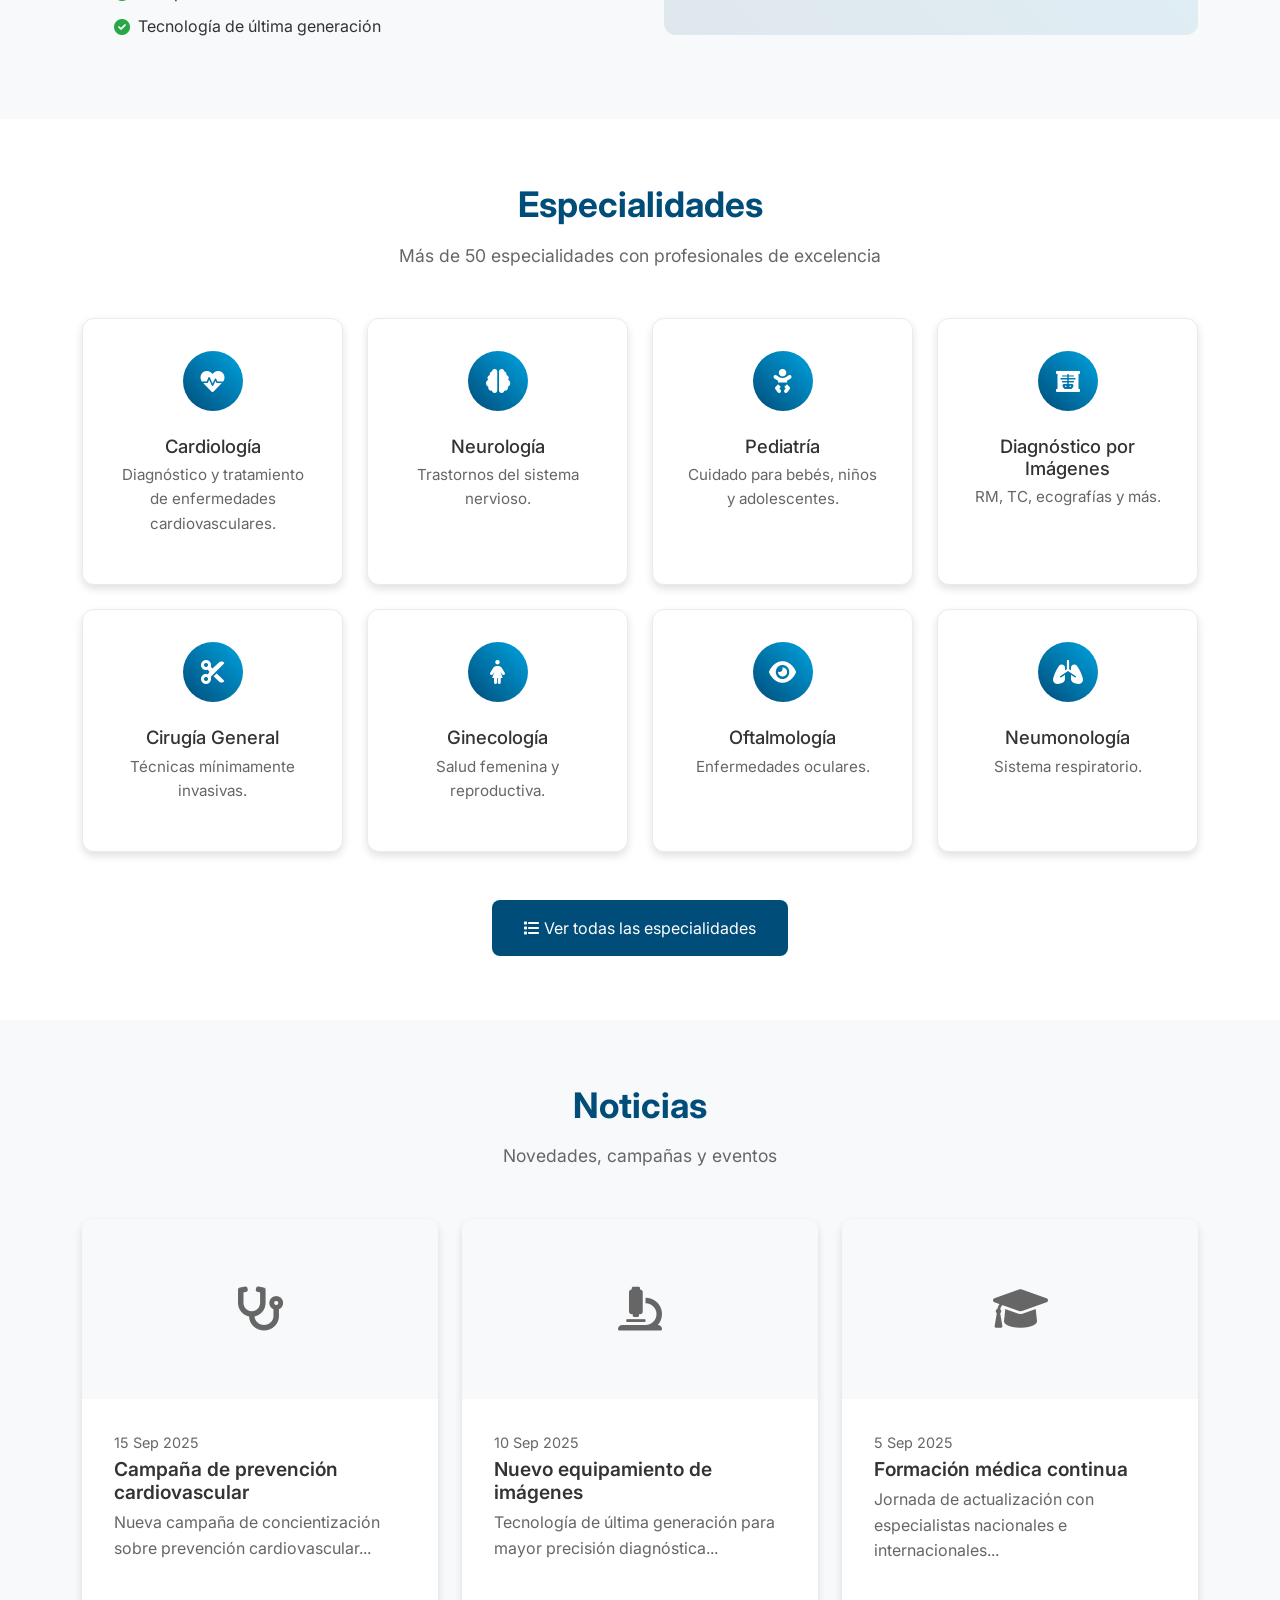
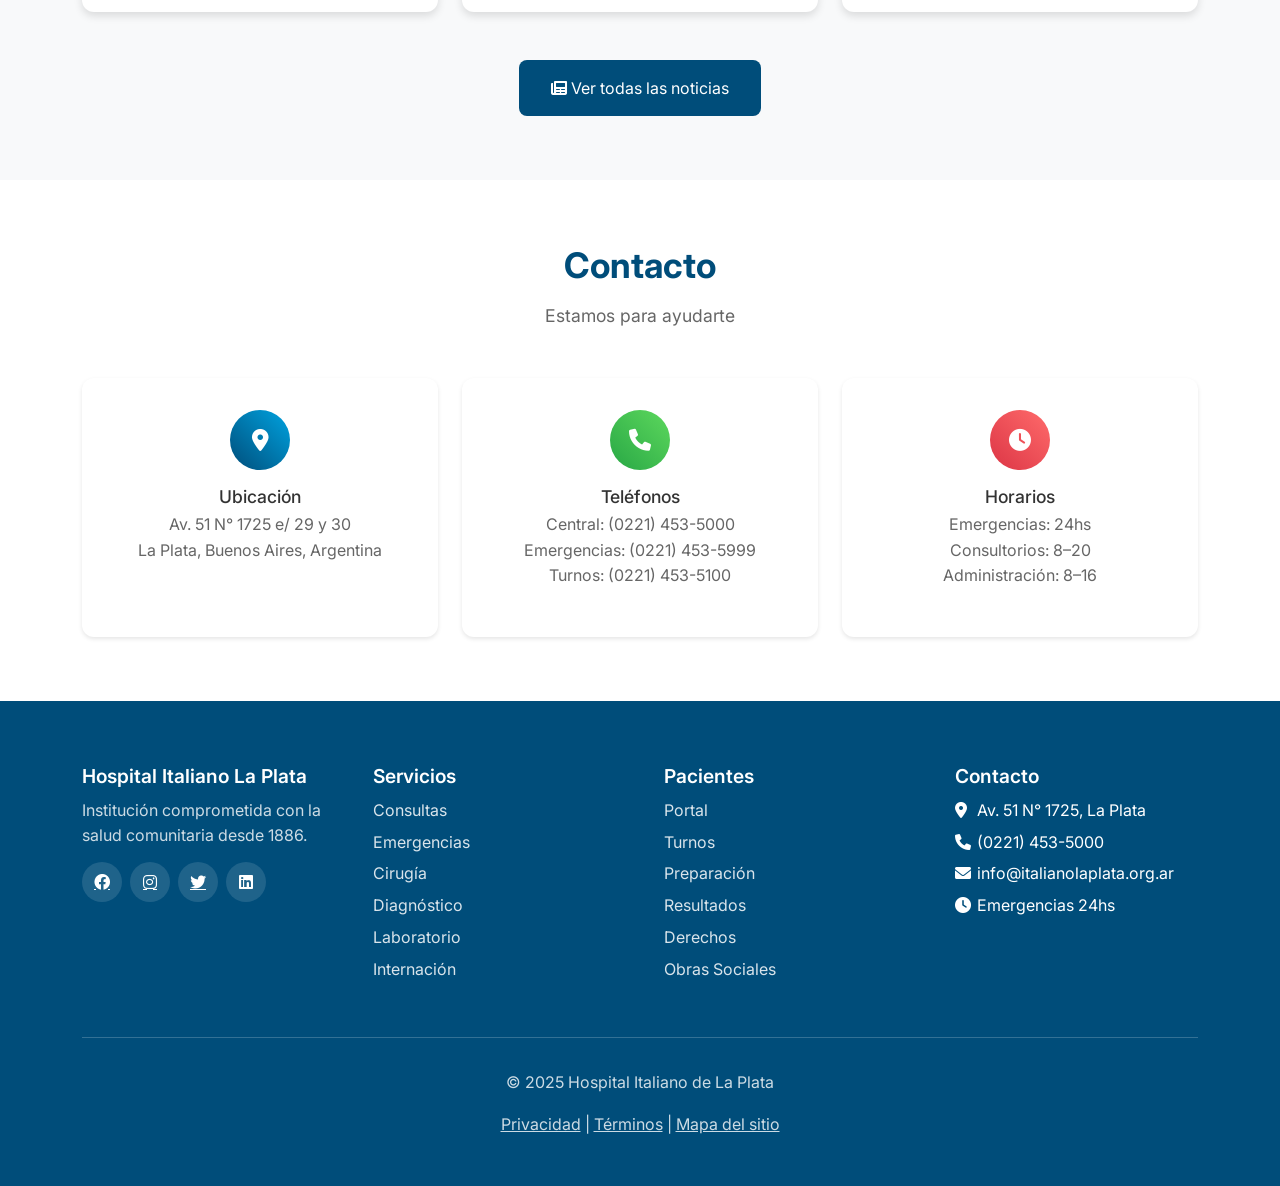
==== commit 35329016: "Primera implementacion de bootstrap con metodologi BEM" ====
--- a/cuerpo principal/index.html
+++ b/cuerpo principal/index.html
@@ -1,739 +1,490 @@
 <!DOCTYPE html>
 <html lang="es">
+
 <head>
-    <!-- ===========================================
-         META TAGS Y CONFIGURACIÓN BÁSICA
-    =========================================== -->
-    <meta charset="UTF-8">
-    <meta name="viewport" content="width=device-width, initial-scale=1.0">
-    <!-- resume la informacion de la página -->
-    <meta name="description" content="Hospital Italiano de La Plata - Hospital comunitario sin fines de lucro fundado en 1886. Atención médica integral desde atención primaria hasta alta complejidad.">
-    <!-- Son etiquetas dentro de la pagina -->
-    <meta name="keywords" content="Hospital Italiano, La Plata, salud, medicina, turnos, emergencias, especialidades médicas">
-    <!-- El autor de la pagina -->
-    <meta name="author" content="Hospital Italiano de La Plata">
-    <title>Inicio | Sistema de gestion de citas medicas</title>
-    
-    <!-- ===========================================
-         ENLACES EXTERNOS Y FUENTES
-    =========================================== -->
-    <!-- Font Awesome para íconos médicos -->
-    <link href="https://cdnjs.cloudflare.com/ajax/libs/font-awesome/6.0.0/css/all.min.css" rel="stylesheet">
-    
-    <!-- Google Fonts -->
-    <link href="https://fonts.googleapis.com/css2?family=Inter:wght@300;400;500;600;700&display=swap" rel="stylesheet">
-    
-    <!-- Estilos css -->
-     <link rel="stylesheet" href="styles.css">
+    <!-- Metadatos base: charset, viewport para responsive y SEO mínimo -->
+    <meta charset="UTF-8" />
+    <meta name="viewport" content="width=device-width, initial-scale=1" />
+    <meta name="description" content="Hospital comunitario sin fines de lucro. Atención médica integral." />
+    <title>Inicio | Sistema de gestión de citas médicas</title>
+
+    <!-- Iconografía y tipografía: librerías externas para íconos y fuente legible -->
+    <link href="https://cdnjs.cloudflare.com/ajax/libs/font-awesome/6.0.0/css/all.min.css" rel="stylesheet" />
+    <link href="https://fonts.googleapis.com/css2?family=Inter:wght@300;400;500;600;700&display=swap"
+        rel="stylesheet" />
+
+    <!-- Bootstrap opcional: solo para utilidades de grid y spacing. No rompe BEM -->
+    <link href="https://cdn.jsdelivr.net/npm/bootstrap@5.3.3/dist/css/bootstrap.min.css" rel="stylesheet" />
+
+    <!-- Hoja de estilos propia con BEM y variables CSS -->
+    <link rel="stylesheet" href="styles.css" />
 </head>
+
 <body>
-    <!-- ===========================================
-         HEADER CON NAVEGACIÓN PRINCIPAL
-    =========================================== -->
+    <!-- HEADER: branding + contacto + navegación. Sticky para acceso rápido -->
     <header class="header">
-        <!-- Barra superior con información de contacto -->
-        <div class="header-top">
-            <div class="container">
-                <div class="header-top-content">
-                    <div class="contact-info">
-                        <div class="contact-item">
-                            <i class="fas fa-phone"></i>
-                            <span>(0221) 453-5000</span>
-                        </div>
-                        <div class="contact-item">
-                            <i class="fas fa-envelope"></i>
-                            <span>info@italianolaplata.org.ar</span>
-                        </div>
-                        <div class="contact-item">
-                            <i class="fas fa-map-marker-alt"></i>
-                            <span>Av. 51 N° 1725 e/ 29 y 30, La Plata</span>
-                        </div>
-                    </div>
-                    <div class="social-links">
-                        <a href="#" aria-label="Facebook"><i class="fab fa-facebook"></i></a>
-                        <a href="#" aria-label="Instagram"><i class="fab fa-instagram"></i></a>
-                        <a href="#" aria-label="Twitter"><i class="fab fa-twitter"></i></a>
-                        <a href="#" aria-label="LinkedIn"><i class="fab fa-linkedin"></i></a>
-                    </div>
-                </div>
-            </div>
-        </div>
-        
-        <!-- Navegación principal -->
-        <div class="header-main">
-            <div class="container">
-                <div class="header-content">
-                    <a href="#" class="logo">
-                        <div class="logo-icon">
-                            <i class="fas fa-hospital"></i>
-                        </div>
-                        <div class="logo-text">
-                            <h1>Hospital Italiano</h1>
-                            <p>La Plata</p>
-                        </div>
-                    </a>
-                    
-                    <nav class="nav-main">
-                        <a href="#">Inicio</a>
-                        <a href="#nosotros">Nosotros</a>
-                        <a href="#especialidades">Especialidades</a>
-                        <a href="#turnos">Turnos</a>
-                        <a href="#noticias">Noticias</a>
-                        <a href="#contacto">Contacto</a>
-                        <a href="#emergencia" class="emergency-btn">
-                            <i class="fas fa-ambulance"></i> Emergencias
-                        </a>
-                    </nav>
-                </div>
-            </div>
-        </div>
-    </header>
-
-    <!-- ===========================================
-         HERO SECTION PRINCIPAL
-    =========================================== -->
-    <section class="hero">
-        <div class="container">
-            <div class="hero-content fade-in">
-                <h1>Hospital Comunitario</h1>
-                <p class="hero-subtitle">
-                    Más de 135 años cuidando tu salud y la de tu familia.<br>
-                    #JuntosPodemos - Atención médica integral de calidad
-                </p>
-                
-                <div class="hero-stats">
-                    <div class="stat-item fade-in">
-                        <span class="stat-number">135+</span>
-                        <span class="stat-label">Años de historia</span>
-                    </div>
-                    <div class="stat-item fade-in">
-                        <span class="stat-number">50+</span>
-                        <span class="stat-label">Especialidades</span>
-                    </div>
-                    <div class="stat-item fade-in">
-                        <span class="stat-number">24/7</span>
-                        <span class="stat-label">Atención de emergencias</span>
-                    </div>
-                    <div class="stat-item fade-in">
-                        <span class="stat-number">100K+</span>
-                        <span class="stat-label">Consultas anuales</span>
-                    </div>
-                </div>
-            </div>
-        </div>
-    </section>
-
-    <!-- ===========================================
-         ACCESOS RÁPIDOS
-    =========================================== -->
-    <section class="quick-access">
-        <div class="container">
-            <div class="quick-access-grid">
-                <!-- Card de Emergencias -->
-                <div class="access-card emergency fade-in">
-                    <div class="card-icon">
-                        <i class="fas fa-ambulance"></i>
-                    </div>
-                    <h3 class="card-title">Emergencias</h3>
-                    <p class="card-description">
-                        Atención médica de urgencia las 24 horas del día, los 365 días del año.
-                        Personal especializado y equipamiento de última generación.
-                    </p>
-                    <a href="#" class="card-btn">
-                        <i class="fas fa-phone"></i> Contactar Emergencias
-                    </a>
-                </div>
-                
-                <!-- Card de Turnos -->
-                <div class="access-card appointments fade-in">
-                    <div class="card-icon">
-                        <i class="fas fa-calendar-check"></i>
-                    </div>
-                    <h3 class="card-title">Turnos Online</h3>
-                    <p class="card-description">
-                        Reservá tu turno médico de forma rápida y sencilla. 
-                        Más de 50 especialidades disponibles con profesionales de excelencia.
-                    </p>
-                    <a href="#" class="card-btn">
-                        <i class="fas fa-calendar-plus"></i> Sacar Turno
-                    </a>
-                </div>
-                
-                <!-- Card de Portal del Paciente -->
-                <div class="access-card portal fade-in">
-                    <div class="card-icon">
-                        <i class="fas fa-user-md"></i>
-                    </div>
-                    <h3 class="card-title">Portal del Paciente</h3>
-                    <p class="card-description">
-                        Accedé a tu historia clínica, resultados de estudios, turnos programados 
-                        y toda tu información médica en un solo lugar.
-                    </p>
-                    <a href="#" class="card-btn">
-                        <i class="fas fa-sign-in-alt"></i> Ingresar al Portal
-                    </a>
-                </div>
-            </div>
-        </div>
-    </section>
-
-    <!-- ===========================================
-         SECCIÓN NOSOTROS
-    =========================================== -->
-    <section id="nosotros" class="section" style="background: var(--light-bg);">
-        <div class="container">
-            <div class="section-header fade-in">
-                <h2 class="section-title">Nosotros</h2>
-                <p class="section-subtitle">
-                    Una institución centenaria comprometida con la salud comunitaria
-                </p>
-            </div>
-            
-            <div class="about-grid">
-                <div class="about-content fade-in">
-                    <h3>Hospital Comunitario sin fines de lucro</h3>
-                    <p>
-                        Desde 1886, el Hospital Italiano de La Plata se ha consolidado como una institución 
-                        referente en la atención médica integral. Somos un hospital comunitario, sin fines 
-                        de lucro, asistencial y docente que trabaja ubicando al paciente y su familia en el centro.
-                    </p>
-                    <p>
-                        Nuestro compromiso es brindar atención médica de calidad, desde atención primaria 
-                        hasta alta complejidad, con un enfoque humanizado y tecnología de vanguardia.
-                    </p>
-                    
-                    <ul class="about-features">
-                        <li>
-                            <i class="fas fa-check-circle"></i>
-                            Más de 135 años de trayectoria en salud
-                        </li>
-                        <li>
-                            <i class="fas fa-check-circle"></i>
-                            Hospital universitario con actividad docente
-                        </li>
-                        <li>
-                            <i class="fas fa-check-circle"></i>
-                            Atención integral desde primaria hasta alta complejidad
-                        </li>
-                        <li>
-                            <i class="fas fa-check-circle"></i>
-                            Compromiso con la comunidad de La Plata y región
-                        </li>
-                        <li>
-                            <i class="fas fa-check-circle"></i>
-                            Tecnología médica de última generación
+        <!-- Barra superior: datos de contacto y redes. Se separa en bloque propio -->
+        <div class="header__top">
+            <div class="container header__top-container">
+                <!-- Grupo de contacto: teléfono, email y dirección -->
+                <div class="header__contact">
+                    <div class="header__contact-item"><i class="fas fa-phone"></i><span>(0221) 453-5000</span></div>
+                    <div class="header__contact-item"><i
+                            class="fas fa-envelope"></i><span>info@italianolaplata.org.ar</span></div>
+                    <div class="header__contact-item"><i class="fas fa-map-marker-alt"></i><span>Av. 51 N° 1725, La
+                            Plata</span></div>
+                </div>
+                <!-- Enlaces a redes: accesos rápidos y confianza institucional -->
+                <div class="header__social">
+                    <a href="#" aria-label="Facebook"><i class="fab fa-facebook"></i></a>
+                    <a href="#" aria-label="Instagram"><i class="fab fa-instagram"></i></a>
+                    <a href="#" aria-label="Twitter"><i class="fab fa-twitter"></i></a>
+                    <a href="#" aria-label="LinkedIn"><i class="fab fa-linkedin"></i></a>
+                </div>
+            </div>
+        </div>
+
+        <!-- Barra principal: logo + navegación. Contiene menú responsive -->
+        <div class="header__main">
+            <div class="container header__main-container">
+                <!-- Logo institucional: icono + texto. Refuerza identidad -->
+                <a class="header__logo" href="#">
+                    <span class="header__logo-icon"><i class="fas fa-hospital"></i></span>
+                    <span class="header__logo-text">
+                        <span class="header__logo-title">Hospital Italiano</span>
+                        <span class="header__logo-subtitle">La Plata</span>
+                    </span>
+                </a>
+
+                <!-- Navegación BEM con botón hamburguesa propio (sin JS externo) -->
+                <nav class="header__nav">
+                    <!-- Toggle móvil: abre/cierra el menú en pantallas pequeñas -->
+                    <button class="header__nav-toggle" aria-expanded="false" aria-controls="navMenu"
+                        aria-label="Abrir menú">
+                        <span class="header__nav-toggle-bar"></span>
+                        <span class="header__nav-toggle-bar"></span>
+                        <span class="header__nav-toggle-bar"></span>
+                    </button>
+                    <!-- Lista de enlaces: semántico y accesible -->
+                    <ul id="navMenu" class="header__nav-list">
+                        <li class="header__nav-item"><a class="header__nav-link" href="#">Inicio</a></li>
+                        <li class="header__nav-item"><a class="header__nav-link" href="#nosotros">Nosotros</a></li>
+                        <li class="header__nav-item"><a class="header__nav-link"
+                                href="#especialidades">Especialidades</a></li>
+                        <li class="header__nav-item"><a class="header__nav-link" href="#turnos">Turnos</a></li>
+                        <li class="header__nav-item"><a class="header__nav-link" href="#noticias">Noticias</a></li>
+                        <li class="header__nav-item"><a class="header__nav-link" href="#contacto">Contacto</a></li>
+                        <!-- Llamado crítico: Emergencias. Modificador visual para destacar -->
+                        <li class="header__nav-item">
+                            <a class="header__nav-link header__nav-link--emergency" href="#emergencia">
+                                <i class="fas fa-ambulance"></i> Emergencias
+                            </a>
                         </li>
                     </ul>
-                </div>
-                
-                <div class="about-image fade-in">
-                    <i class="fas fa-hospital-alt"></i>
-                </div>
-            </div>
-        </div>
-    </section>
-
-    <!-- ===========================================
-         ESPECIALIDADES MÉDICAS
-    =========================================== -->
+                </nav>
+            </div>
+        </div>
+    </header>
+
+    <!-- HERO: mensaje principal + métricas. Gradiente para contraste -->
+    <section class="hero">
+        <div class="container">
+            <div class="hero__content fade-in">
+                <h1 class="hero__title">Hospital Comunitario</h1>
+                <!-- Subtítulo: refuerza propósito. Tipografía ligera para jerarquía -->
+                <p class="hero__subtitle">
+                    Más de 135 años cuidando tu salud y la de tu familia.<br />
+                    #JuntosPodemos • Atención médica integral de calidad
+                </p>
+
+                <!-- Estadísticas: validación social. Se animan con IntersectionObserver -->
+                <div class="hero__stats row g-4">
+                    <div class="col-12 col-sm-6 col-lg-3">
+                        <div class="hero__stat fade-in">
+                            <span class="hero__stat-number">135+</span>
+                            <span class="hero__stat-label">Años de historia</span>
+                        </div>
+                    </div>
+                    <div class="col-12 col-sm-6 col-lg-3">
+                        <div class="hero__stat fade-in">
+                            <span class="hero__stat-number">50+</span>
+                            <span class="hero__stat-label">Especialidades</span>
+                        </div>
+                    </div>
+                    <div class="col-12 col-sm-6 col-lg-3">
+                        <div class="hero__stat fade-in">
+                            <span class="hero__stat-number">24/7</span>
+                            <span class="hero__stat-label">Emergencias</span>
+                        </div>
+                    </div>
+                    <div class="col-12 col-sm-6 col-lg-3">
+                        <div class="hero__stat fade-in">
+                            <span class="hero__stat-number">100K+</span>
+                            <span class="hero__stat-label">Consultas anuales</span>
+                        </div>
+                    </div>
+                </div>
+            </div>
+        </div>
+    </section>
+
+    <!-- ACCESOS RÁPIDOS: tres tarjetas de acciones clave. CTA visibles -->
+    <section class="quick">
+        <div class="container">
+            <div class="row g-4">
+                <!-- Tarjeta Emergencias: modificador para color y prioridad -->
+                <div class="col-12 col-md-6 col-lg-4">
+                    <article class="card card--emergency fade-in h-100">
+                        <div class="card__icon"><i class="fas fa-ambulance"></i></div>
+                        <h3 class="card__title">Emergencias</h3>
+                        <p class="card__desc">Atención médica de urgencia 24/7 con personal especializado y equipamiento
+                            moderno.</p>
+                        <a href="#" class="card__btn"><i class="fas fa-phone"></i> Contactar Emergencias</a>
+                    </article>
+                </div>
+
+                <!-- Tarjeta Turnos: guía al flujo principal de negocio -->
+                <div class="col-12 col-md-6 col-lg-4">
+                    <article class="card card--appointments fade-in h-100">
+                        <div class="card__icon"><i class="fas fa-calendar-check"></i></div>
+                        <h3 class="card__title">Turnos Online</h3>
+                        <p class="card__desc">Reservá tu turno rápido y fácil. Más de 50 especialidades con
+                            profesionales de excelencia.</p>
+                        <a href="#" class="card__btn"><i class="fas fa-calendar-plus"></i> Sacar Turno</a>
+                    </article>
+                </div>
+
+                <!-- Tarjeta Portal: acceso a información personal del paciente -->
+                <div class="col-12 col-md-6 col-lg-4">
+                    <article class="card card--portal fade-in h-100">
+                        <div class="card__icon"><i class="fas fa-user-md"></i></div>
+                        <h3 class="card__title">Portal del Paciente</h3>
+                        <p class="card__desc">Accedé a tu historia clínica, resultados y turnos en un solo lugar.</p>
+                        <a href="#" class="card__btn"><i class="fas fa-sign-in-alt"></i> Ingresar al Portal</a>
+                    </article>
+                </div>
+            </div>
+        </div>
+    </section>
+
+    <!-- NOSOTROS: misión y diferenciales. Imagen ilustrativa y bullets -->
+    <section id="nosotros" class="section section--alt">
+        <div class="container">
+            <header class="section__header fade-in">
+                <h2 class="section__title">Nosotros</h2>
+                <p class="section__subtitle">Institución centenaria comprometida con la salud comunitaria</p>
+            </header>
+
+            <div class="row align-items-center g-5">
+                <div class="col-12 col-lg-6">
+                    <div class="about fade-in">
+                        <h3 class="about__title">Hospital sin fines de lucro</h3>
+                        <p class="about__text">Desde 1886 brindamos atención integral con foco en el paciente y su
+                            familia.</p>
+                        <p class="about__text">Calidad médica desde primaria a alta complejidad con tecnología de
+                            vanguardia.</p>
+                        <!-- Lista de valores: comunicación rápida de ventajas -->
+                        <ul class="about__list">
+                            <li class="about__item"><i class="fas fa-check-circle"></i> 135+ años de trayectoria</li>
+                            <li class="about__item"><i class="fas fa-check-circle"></i> Hospital universitario</li>
+                            <li class="about__item"><i class="fas fa-check-circle"></i> Atención integral</li>
+                            <li class="about__item"><i class="fas fa-check-circle"></i> Compromiso con la comunidad</li>
+                            <li class="about__item"><i class="fas fa-check-circle"></i> Tecnología de última generación
+                            </li>
+                        </ul>
+                    </div>
+                </div>
+                <!-- Ilustración: refuerza temática médica sin imagen externa -->
+                <div class="col-12 col-lg-6">
+                    <div class="about__image fade-in"><i class="fas fa-hospital-alt"></i></div>
+                </div>
+            </div>
+        </div>
+    </section>
+
+    <!-- ESPECIALIDADES: grilla de servicios. Íconos para rápida identificación -->
     <section id="especialidades" class="section">
         <div class="container">
-            <div class="section-header fade-in">
-                <h2 class="section-title">Especialidades</h2>
-                <p class="section-subtitle">
-                    Más de 50 especialidades médicas con profesionales de excelencia
-                </p>
-            </div>
-            
-            <div class="specialties-grid">
-                <div class="specialty-card fade-in">
-                    <div class="specialty-icon">
-                        <i class="fas fa-heartbeat"></i>
-                    </div>
-                    <h4>Cardiología</h4>
-                    <p>Diagnóstico y tratamiento integral de enfermedades cardiovasculares</p>
-                </div>
-                
-                <div class="specialty-card fade-in">
-                    <div class="specialty-icon">
-                        <i class="fas fa-brain"></i>
-                    </div>
-                    <h4>Neurología</h4>
-                    <p>Atención especializada en trastornos del sistema nervioso</p>
-                </div>
-                
-                <div class="specialty-card fade-in">
-                    <div class="specialty-icon">
-                        <i class="fas fa-baby"></i>
-                    </div>
-                    <h4>Pediatría</h4>
-                    <p>Cuidado médico integral para bebés, niños y adolescentes</p>
-                </div>
-                
-                <div class="specialty-card fade-in">
-                    <div class="specialty-icon">
-                        <i class="fas fa-x-ray"></i>
-                    </div>
-                    <h4>Diagnóstico por Imágenes</h4>
-                    <p>Resonancia, tomografía, ecografías y estudios especializados</p>
-                </div>
-                
-                <div class="specialty-card fade-in">
-                    <div class="specialty-icon">
-                        <i class="fas fa-cut"></i>
-                    </div>
-                    <h4>Cirugía General</h4>
-                    <p>Procedimientos quirúrgicos con técnicas mínimamente invasivas</p>
-                </div>
-                
-                <div class="specialty-card fade-in">
-                    <div class="specialty-icon">
-                        <i class="fas fa-female"></i>
-                    </div>
-                    <h4>Ginecología</h4>
-                    <p>Atención integral de la salud femenina y reproductiva</p>
-                </div>
-                
-                <div class="specialty-card fade-in">
-                    <div class="specialty-icon">
-                        <i class="fas fa-eye"></i>
-                    </div>
-                    <h4>Oftalmología</h4>
-                    <p>Diagnóstico y tratamiento de enfermedades oculares</p>
-                </div>
-                
-                <div class="specialty-card fade-in">
-                    <div class="specialty-icon">
-                        <i class="fas fa-lungs"></i>
-                    </div>
-                    <h4>Neumonología</h4>
-                    <p>Especialistas en enfermedades del sistema respiratorio</p>
-                </div>
-            </div>
-            
-            <div style="text-align: center; margin-top: var(--spacing-xl);">
-                <a href="#" class="btn-primary">
-                    <i class="fas fa-list"></i> Ver todas las especialidades
-                </a>
-            </div>
-        </div>
-    </section>
-
-    <!-- ===========================================
-         NOTICIAS Y COMUNICADOS
-    =========================================== -->
-    <section id="noticias" class="section" style="background: var(--light-bg);">
-        <div class="container">
-            <div class="section-header fade-in">
-                <h2 class="section-title">Noticias</h2>
-                <p class="section-subtitle">
-                    Mantente informado sobre novedades, campañas de salud y eventos
-                </p>
-            </div>
-            
-            <div class="news-grid">
-                <article class="news-card fade-in">
-                    <div class="news-image">
-                        <i class="fas fa-stethoscope"></i>
-                    </div>
-                    <div class="news-content">
-                        <time class="news-date">15 de Septiembre, 2025</time>
-                        <h3 class="news-title">Nueva campaña de prevención cardiovascular</h3>
-                        <p class="news-excerpt">
-                            Lanzamos una nueva campaña de concientización sobre la importancia 
-                            de la prevención en enfermedades cardiovasculares...
-                        </p>
-                    </div>
-                </article>
-                
-                <article class="news-card fade-in">
-                    <div class="news-image">
-                        <i class="fas fa-microscope"></i>
-                    </div>
-                    <div class="news-content">
-                        <time class="news-date">10 de Septiembre, 2025</time>
-                        <h3 class="news-title">Nuevo equipamiento de diagnóstico por imágenes</h3>
-                        <p class="news-excerpt">
-                            Incorporamos tecnología de última generación para mejorar 
-                            la precisión diagnóstica y reducir tiempos de espera...
-                        </p>
-                    </div>
-                </article>
-                
-                <article class="news-card fade-in">
-                    <div class="news-image">
-                        <i class="fas fa-graduation-cap"></i>
-                    </div>
-                    <div class="news-content">
-                        <time class="news-date">5 de Septiembre, 2025</time>
-                        <h3 class="news-title">Jornada de formación médica continua</h3>
-                        <p class="news-excerpt">
-                            Realizamos una nueva jornada de actualización médica 
-                            con especialistas nacionales e internacionales...
-                        </p>
-                    </div>
-                </article>
-            </div>
-            
-            <div style="text-align: center; margin-top: var(--spacing-xl);">
-                <a href="#" class="btn-primary">
-                    <i class="fas fa-newspaper"></i> Ver todas las noticias
-                </a>
-            </div>
-        </div>
-    </section>
-
-    <!-- ===========================================
-         INFORMACIÓN DE CONTACTO
-    =========================================== -->
+            <header class="section__header fade-in">
+                <h2 class="section__title">Especialidades</h2>
+                <p class="section__subtitle">Más de 50 especialidades con profesionales de excelencia</p>
+            </header>
+
+            <!-- Grid responsive con Bootstrap. Cards propias BEM -->
+            <div class="row g-4">
+                <div class="col-12 col-sm-6 col-lg-3">
+                    <div class="spec fade-in h-100">
+                        <div class="spec__icon"><i class="fas fa-heartbeat"></i></div>
+                        <h4 class="spec__title">Cardiología</h4>
+                        <p class="spec__text">Diagnóstico y tratamiento de enfermedades cardiovasculares.</p>
+                    </div>
+                </div>
+                <div class="col-12 col-sm-6 col-lg-3">
+                    <div class="spec fade-in h-100">
+                        <div class="spec__icon"><i class="fas fa-brain"></i></div>
+                        <h4 class="spec__title">Neurología</h4>
+                        <p class="spec__text">Trastornos del sistema nervioso.</p>
+                    </div>
+                </div>
+                <div class="col-12 col-sm-6 col-lg-3">
+                    <div class="spec fade-in h-100">
+                        <div class="spec__icon"><i class="fas fa-baby"></i></div>
+                        <h4 class="spec__title">Pediatría</h4>
+                        <p class="spec__text">Cuidado para bebés, niños y adolescentes.</p>
+                    </div>
+                </div>
+                <div class="col-12 col-sm-6 col-lg-3">
+                    <div class="spec fade-in h-100">
+                        <div class="spec__icon"><i class="fas fa-x-ray"></i></div>
+                        <h4 class="spec__title">Diagnóstico por Imágenes</h4>
+                        <p class="spec__text">RM, TC, ecografías y más.</p>
+                    </div>
+                </div>
+                <div class="col-12 col-sm-6 col-lg-3">
+                    <div class="spec fade-in h-100">
+                        <div class="spec__icon"><i class="fas fa-cut"></i></div>
+                        <h4 class="spec__title">Cirugía General</h4>
+                        <p class="spec__text">Técnicas mínimamente invasivas.</p>
+                    </div>
+                </div>
+                <div class="col-12 col-sm-6 col-lg-3">
+                    <div class="spec fade-in h-100">
+                        <div class="spec__icon"><i class="fas fa-female"></i></div>
+                        <h4 class="spec__title">Ginecología</h4>
+                        <p class="spec__text">Salud femenina y reproductiva.</p>
+                    </div>
+                </div>
+                <div class="col-12 col-sm-6 col-lg-3">
+                    <div class="spec fade-in h-100">
+                        <div class="spec__icon"><i class="fas fa-eye"></i></div>
+                        <h4 class="spec__title">Oftalmología</h4>
+                        <p class="spec__text">Enfermedades oculares.</p>
+                    </div>
+                </div>
+                <div class="col-12 col-sm-6 col-lg-3">
+                    <div class="spec fade-in h-100">
+                        <div class="spec__icon"><i class="fas fa-lungs"></i></div>
+                        <h4 class="spec__title">Neumonología</h4>
+                        <p class="spec__text">Sistema respiratorio.</p>
+                    </div>
+                </div>
+            </div>
+
+            <!-- CTA centrado: lleva a listado completo -->
+            <div class="section__cta">
+                <a href="#" class="btn btn--primary"><i class="fas fa-list"></i> Ver todas las especialidades</a>
+            </div>
+        </div>
+    </section>
+
+    <!-- NOTICIAS: comunicación institucional. Cards con fecha y resumen -->
+    <section id="noticias" class="section section--alt">
+        <div class="container">
+            <header class="section__header fade-in">
+                <h2 class="section__title">Noticias</h2>
+                <p class="section__subtitle">Novedades, campañas y eventos</p>
+            </header>
+
+            <div class="row g-4">
+                <div class="col-12 col-md-6 col-lg-4">
+                    <article class="news fade-in h-100">
+                        <div class="news__image"><i class="fas fa-stethoscope"></i></div>
+                        <div class="news__content">
+                            <time class="news__date">15 Sep 2025</time>
+                            <h3 class="news__title">Campaña de prevención cardiovascular</h3>
+                            <p class="news__excerpt">Nueva campaña de concientización sobre prevención cardiovascular...
+                            </p>
+                        </div>
+                    </article>
+                </div>
+
+                <div class="col-12 col-md-6 col-lg-4">
+                    <article class="news fade-in h-100">
+                        <div class="news__image"><i class="fas fa-microscope"></i></div>
+                        <div class="news__content">
+                            <time class="news__date">10 Sep 2025</time>
+                            <h3 class="news__title">Nuevo equipamiento de imágenes</h3>
+                            <p class="news__excerpt">Tecnología de última generación para mayor precisión diagnóstica...
+                            </p>
+                        </div>
+                    </article>
+                </div>
+
+                <div class="col-12 col-md-6 col-lg-4">
+                    <article class="news fade-in h-100">
+                        <div class="news__image"><i class="fas fa-graduation-cap"></i></div>
+                        <div class="news__content">
+                            <time class="news__date">5 Sep 2025</time>
+                            <h3 class="news__title">Formación médica continua</h3>
+                            <p class="news__excerpt">Jornada de actualización con especialistas nacionales e
+                                internacionales...</p>
+                        </div>
+                    </article>
+                </div>
+            </div>
+
+            <div class="section__cta">
+                <a href="#" class="btn btn--primary"><i class="fas fa-newspaper"></i> Ver todas las noticias</a>
+            </div>
+        </div>
+    </section>
+
+    <!-- CONTACTO: tres bloques informativos. Íconos con gradiente para continuidad visual -->
     <section id="contacto" class="section">
         <div class="container">
-            <div class="section-header fade-in">
-                <h2 class="section-title">Contacto</h2>
-                <p class="section-subtitle">
-                    Estamos aquí para cuidarte. Contactanos por cualquier consulta
-                </p>
-            </div>
-            
-            <div style="display: grid; grid-template-columns: repeat(auto-fit, minmax(300px, 1fr)); gap: var(--spacing-xl); margin-top: var(--spacing-xl);">
-                <div class="fade-in" style="text-align: center; padding: var(--spacing-lg); background: var(--white); border-radius: 12px; box-shadow: var(--shadow-md);">
-                    <div style="width: 60px; height: 60px; background: linear-gradient(45deg, var(--primary-color), var(--secondary-color)); border-radius: 50%; display: flex; align-items: center; justify-content: center; margin: 0 auto var(--spacing-md); color: var(--white); font-size: 24px;">
-                        <i class="fas fa-map-marker-alt"></i>
-                    </div>
-                    <h4 style="font-size: 1.2rem; margin-bottom: var(--spacing-sm); color: var(--text-dark);">Ubicación</h4>
-                    <p style="color: var(--text-light);">
-                        Av. 51 N° 1725 e/ 29 y 30<br>
-                        La Plata, Buenos Aires<br>
-                        Argentina
-                    </p>
-                </div>
-                
-                <div class="fade-in" style="text-align: center; padding: var(--spacing-lg); background: var(--white); border-radius: 12px; box-shadow: var(--shadow-md);">
-                    <div style="width: 60px; height: 60px; background: linear-gradient(45deg, var(--accent-color), #5dd85d); border-radius: 50%; display: flex; align-items: center; justify-content: center; margin: 0 auto var(--spacing-md); color: var(--white); font-size: 24px;">
-                        <i class="fas fa-phone"></i>
-                    </div>
-                    <h4 style="font-size: 1.2rem; margin-bottom: var(--spacing-sm); color: var(--text-dark);">Teléfonos</h4>
-                    <p style="color: var(--text-light);">
-                        Central: (0221) 453-5000<br>
-                        Emergencias: (0221) 453-5999<br>
-                        Turnos: (0221) 453-5100
-                    </p>
-                </div>
-                
-                <div class="fade-in" style="text-align: center; padding: var(--spacing-lg); background: var(--white); border-radius: 12px; box-shadow: var(--shadow-md);">
-                    <div style="width: 60px; height: 60px; background: linear-gradient(45deg, var(--danger-color), #ff6b6b); border-radius: 50%; display: flex; align-items: center; justify-content: center; margin: 0 auto var(--spacing-md); color: var(--white); font-size: 24px;">
-                        <i class="fas fa-clock"></i>
-                    </div>
-                    <h4 style="font-size: 1.2rem; margin-bottom: var(--spacing-sm); color: var(--text-dark);">Horarios</h4>
-                    <p style="color: var(--text-light);">
-                        Emergencias: 24hs<br>
-                        Consultorios: 8:00 - 20:00<br>
-                        Administración: 8:00 - 16:00
-                    </p>
-                </div>
-            </div>
-        </div>
-    </section>
-
-    <!-- ===========================================
-         FOOTER INSTITUCIONAL
-    =========================================== -->
+            <header class="section__header fade-in">
+                <h2 class="section__title">Contacto</h2>
+                <p class="section__subtitle">Estamos para ayudarte</p>
+            </header>
+
+            <div class="row g-4">
+                <div class="col-12 col-md-6 col-lg-4">
+                    <div class="info fade-in h-100">
+                        <div class="info__icon info__icon--primary"><i class="fas fa-map-marker-alt"></i></div>
+                        <h4 class="info__title">Ubicación</h4>
+                        <p class="info__text">Av. 51 N° 1725 e/ 29 y 30<br>La Plata, Buenos Aires, Argentina</p>
+                    </div>
+                </div>
+
+                <div class="col-12 col-md-6 col-lg-4">
+                    <div class="info fade-in h-100">
+                        <div class="info__icon info__icon--accent"><i class="fas fa-phone"></i></div>
+                        <h4 class="info__title">Teléfonos</h4>
+                        <p class="info__text">Central: (0221) 453-5000<br>Emergencias: (0221) 453-5999<br>Turnos: (0221)
+                            453-5100</p>
+                    </div>
+                </div>
+
+                <div class="col-12 col-md-6 col-lg-4">
+                    <div class="info fade-in h-100">
+                        <div class="info__icon info__icon--danger"><i class="fas fa-clock"></i></div>
+                        <h4 class="info__title">Horarios</h4>
+                        <p class="info__text">Emergencias: 24hs<br>Consultorios: 8–20<br>Administración: 8–16</p>
+                    </div>
+                </div>
+            </div>
+        </div>
+    </section>
+
+    <!-- FOOTER: enlaces de utilidad y legales. Contraste alto para AA -->
     <footer class="footer">
         <div class="container">
-            <div class="footer-grid">
-                <div class="footer-section">
-                    <h4>Hospital Italiano La Plata</h4>
-                    <p style="color: rgba(255, 255, 255, 0.8); margin-bottom: var(--spacing-md);">
-                        Institución centenaria comprometida con la salud comunitaria. 
-                        Más de 135 años cuidando la salud de La Plata y región.
-                    </p>
-                    <div style="display: flex; gap: var(--spacing-sm);">
-                        <a href="#" style="width: 40px; height: 40px; background: rgba(255,255,255,0.1); border-radius: 50%; display: flex; align-items: center; justify-content: center; color: var(--white); font-size: 18px;">
-                            <i class="fab fa-facebook"></i>
-                        </a>
-                        <a href="#" style="width: 40px; height: 40px; background: rgba(255,255,255,0.1); border-radius: 50%; display: flex; align-items: center; justify-content: center; color: var(--white); font-size: 18px;">
-                            <i class="fab fa-instagram"></i>
-                        </a>
-                        <a href="#" style="width: 40px; height: 40px; background: rgba(255,255,255,0.1); border-radius: 50%; display: flex; align-items: center; justify-content: center; color: var(--white); font-size: 18px;">
-                            <i class="fab fa-twitter"></i>
-                        </a>
-                        <a href="#" style="width: 40px; height: 40px; background: rgba(255,255,255,0.1); border-radius: 50%; display: flex; align-items: center; justify-content: center; color: var(--white); font-size: 18px;">
-                            <i class="fab fa-linkedin"></i>
-                        </a>
-                    </div>
-                </div>
-                
-                <div class="footer-section">
-                    <h4>Servicios</h4>
-                    <ul>
-                        <li><a href="#">Consultas Médicas</a></li>
-                        <li><a href="#">Emergencias 24hs</a></li>
-                        <li><a href="#">Cirugía Ambulatoria</a></li>
-                        <li><a href="#">Diagnóstico por Imágenes</a></li>
+            <!-- Grid CSS: columnas fluidas e independientes -->
+            <div class="footer__grid">
+                <section class="footer__section">
+                    <h4 class="footer__title">Hospital Italiano La Plata</h4>
+                    <p class="footer__text">Institución comprometida con la salud comunitaria desde 1886.</p>
+                    <div class="footer__social">
+                        <a href="#"><i class="fab fa-facebook"></i></a>
+                        <a href="#"><i class="fab fa-instagram"></i></a>
+                        <a href="#"><i class="fab fa-twitter"></i></a>
+                        <a href="#"><i class="fab fa-linkedin"></i></a>
+                    </div>
+                </section>
+
+                <section class="footer__section">
+                    <h4 class="footer__title">Servicios</h4>
+                    <ul class="footer__list">
+                        <li><a href="#">Consultas</a></li>
+                        <li><a href="#">Emergencias</a></li>
+                        <li><a href="#">Cirugía</a></li>
+                        <li><a href="#">Diagnóstico</a></li>
                         <li><a href="#">Laboratorio</a></li>
                         <li><a href="#">Internación</a></li>
-                        <li><a href="#">Farmacia</a></li>
                     </ul>
-                </div>
-                
-                <div class="footer-section">
-                    <h4>Pacientes</h4>
-                    <ul>
-                        <li><a href="#">Portal del Paciente</a></li>
-                        <li><a href="#">Turnos Online</a></li>
-                        <li><a href="#">Preparación para Estudios</a></li>
-                        <li><a href="#">Resultados Online</a></li>
-                        <li><a href="#">Derechos del Paciente</a></li>
+                </section>
+
+                <section class="footer__section">
+                    <h4 class="footer__title">Pacientes</h4>
+                    <ul class="footer__list">
+                        <li><a href="#">Portal</a></li>
+                        <li><a href="#">Turnos</a></li>
+                        <li><a href="#">Preparación</a></li>
+                        <li><a href="#">Resultados</a></li>
+                        <li><a href="#">Derechos</a></li>
                         <li><a href="#">Obras Sociales</a></li>
-                        <li><a href="#">Admisión</a></li>
                     </ul>
-                </div>
-                
-                <div class="footer-section">
-                    <h4>Contacto</h4>
-                    <ul>
-                        <li>
-                            <i class="fas fa-map-marker-alt"></i>
-                            Av. 51 N° 1725 e/ 29 y 30, La Plata
-                        </li>
-                        <li>
-                            <i class="fas fa-phone"></i>
-                            (0221) 453-5000
-                        </li>
-                        <li>
-                            <i class="fas fa-envelope"></i>
-                            info@italianolaplata.org.ar
-                        </li>
-                        <li>
-                            <i class="fas fa-clock"></i>
-                            Emergencias 24hs
-                        </li>
+                </section>
+
+                <section class="footer__section">
+                    <h4 class="footer__title">Contacto</h4>
+                    <ul class="footer__list footer__list--contact">
+                        <li><i class="fas fa-map-marker-alt"></i> Av. 51 N° 1725, La Plata</li>
+                        <li><i class="fas fa-phone"></i> (0221) 453-5000</li>
+                        <li><i class="fas fa-envelope"></i> info@italianolaplata.org.ar</li>
+                        <li><i class="fas fa-clock"></i> Emergencias 24hs</li>
                     </ul>
-                </div>
-            </div>
-            
-            <div class="footer-bottom">
-                <p>© 2025 Hospital Italiano de La Plata. Todos los derechos reservados.</p>
-                <p>
-                    <a href="#" style="color: rgba(255, 255, 255, 0.7);">Política de Privacidad</a> | 
-                    <a href="#" style="color: rgba(255, 255, 255, 0.7);">Términos de Uso</a> | 
-                    <a href="#" style="color: rgba(255, 255, 255, 0.7);">Mapa del Sitio</a>
-                </p>
+                </section>
+            </div>
+
+            <!-- Línea legal: derechos y políticas -->
+            <div class="footer__bottom">
+                <p>© 2025 Hospital Italiano de La Plata</p>
+                <p><a href="#">Privacidad</a> | <a href="#">Términos</a> | <a href="#">Mapa del sitio</a></p>
             </div>
         </div>
     </footer>
 
-    <!-- ===========================================
-         JAVASCRIPT PARA FUNCIONALIDAD
-    =========================================== -->
+    <!-- Bootstrap bundle para componentes que lo necesiten. No usado por BEM -->
+    <script src="https://cdn.jsdelivr.net/npm/bootstrap@5.3.3/dist/js/bootstrap.bundle.min.js"></script>
+
+    <!-- JS propio: interacción mínima y progresiva -->
     <script>
-        // ===========================================
-        // ANIMACIONES DE SCROLL
-        // ===========================================
-        
-        // Configurar Intersection Observer para animaciones fade-in
-        const observerOptions = {
-            threshold: 0.1,
-            rootMargin: '0px 0px -50px 0px'
-        };
-        
-        const observer = new IntersectionObserver((entries) => {
-            entries.forEach(entry => {
-                if (entry.isIntersecting) {
-                    entry.target.classList.add('visible');
-                }
-            });
-        }, observerOptions);
-        
-        // Observar todos los elementos con clase fade-in
-        document.addEventListener('DOMContentLoaded', () => {
-            const fadeElements = document.querySelectorAll('.fade-in');
-            fadeElements.forEach(el => observer.observe(el));
-            
-            // Inicializar otras funcionalidades
-            initSmoothScrolling();
-            initMobileMenu();
-            initCounterAnimations();
-            
-            console.log('🏥 Hospital Italiano - Sitio web cargado correctamente');
-        });
-        
-        // ===========================================
-        // NAVEGACIÓN SUAVE
-        // ===========================================
-        function initSmoothScrolling() {
-            const navLinks = document.querySelectorAll('a[href^="#"]');
-            
-            navLinks.forEach(link => {
-                link.addEventListener('click', function(e) {
-                    e.preventDefault();
-                    
-                    const targetId = this.getAttribute('href');
-                    if (targetId === '#') return;
-                    
-                    const targetSection = document.querySelector(targetId);
-                    if (targetSection) {
-                        const headerHeight = document.querySelector('.header').offsetHeight;
-                        const targetPosition = targetSection.offsetTop - headerHeight - 20;
-                        
-                        window.scrollTo({
-                            top: targetPosition,
-                            behavior: 'smooth'
-                        });
-                    }
-                });
+        // Botón hamburguesa: controla visibilidad del menú en móvil
+        const toggle = document.querySelector('.header__nav-toggle');
+        const menu = document.getElementById('navMenu');
+        if (toggle && menu) {
+            toggle.addEventListener('click', () => {
+                const open = menu.classList.toggle('header__nav-list--open');
+                toggle.setAttribute('aria-expanded', open ? 'true' : 'false');
             });
         }
-        
-        // ===========================================
-        // MENÚ MÓVIL (PLACEHOLDER PARA FUNCIONALIDAD FUTURA)
-        // ===========================================
-        function initMobileMenu() {
-            // En una implementación completa, aquí iría la lógica para el menú hamburguesa
-            console.log('📱 Funcionalidad de menú móvil inicializada');
-        }
-        
-        // ===========================================
-        // ANIMACIÓN DE CONTADORES
-        // ===========================================
-        function initCounterAnimations() {
-            const counters = document.querySelectorAll('.stat-number');
-            
-            const animateCounter = (counter) => {
-                const target = counter.textContent;
-                const numericValue = parseInt(target.replace(/\D/g, ''));
-                const suffix = target.replace(/\d/g, '');
-                
-                if (isNaN(numericValue)) return;
-                
-                let current = 0;
-                const increment = numericValue / 50;
-                const duration = 2000;
-                const stepTime = duration / 50;
-                
-                const timer = setInterval(() => {
-                    current += increment;
-                    if (current >= numericValue) {
-                        current = numericValue;
-                        clearInterval(timer);
-                    }
-                    counter.textContent = Math.floor(current) + suffix;
-                }, stepTime);
-            };
-            
-            // Observer para animar contadores cuando son visibles
-            const counterObserver = new IntersectionObserver((entries) => {
-                entries.forEach(entry => {
-                    if (entry.isIntersecting) {
-                        animateCounter(entry.target);
-                        counterObserver.unobserve(entry.target);
-                    }
-                });
-            }, { threshold: 0.5 });
-            
-            counters.forEach(counter => counterObserver.observe(counter));
-        }
-        
-        // ===========================================
-        // EFECTOS DE HOVER PARA CARDS
-        // ===========================================
-        document.addEventListener('DOMContentLoaded', () => {
-            const cards = document.querySelectorAll('.access-card, .specialty-card, .news-card');
-            
-            cards.forEach(card => {
-                card.addEventListener('mouseenter', function() {
-                    this.style.transform = 'translateY(-8px)';
-                });
-                
-                card.addEventListener('mouseleave', function() {
-                    this.style.transform = 'translateY(0)';
-                });
+
+        // Fade-in en scroll: mejora percepción de calidad sin bloquear contenido
+        const io = new IntersectionObserver((entries) => entries.forEach(e => { if (e.isIntersecting) { e.target.classList.add('visible'); io.unobserve(e.target); } }), { threshold: 0.12 });
+        document.querySelectorAll('.fade-in').forEach(el => io.observe(el));
+
+        // Scroll suave: accesibilidad y orientación del usuario
+        document.querySelectorAll('a[href^="#"]').forEach(a => {
+            a.addEventListener('click', e => {
+                const id = a.getAttribute('href');
+                if (id === "#" || !document.querySelector(id)) return;
+                e.preventDefault();
+                const y = document.querySelector(id).getBoundingClientRect().top + window.scrollY - (document.querySelector('.header').offsetHeight + 16);
+                window.scrollTo({ top: y, behavior: 'smooth' });
             });
         });
-        
-        // ===========================================
-        // STICKY HEADER EFFECT
-        // ===========================================
+
+        // Contadores del hero: refuerzan confianza. Solo números visibles se animan
+        const counters = document.querySelectorAll('.hero__stat-number');
+        const co = new IntersectionObserver((entries) => {
+            entries.forEach(en => {
+                if (!en.isIntersecting) return;
+                const el = en.target; const target = el.textContent; const n = parseInt(target.replace(/\D/g, '')); const s = target.replace(/\d/g, '');
+                if (isNaN(n)) return; let cur = 0; const steps = 50; const inc = n / steps; const step = 2000 / steps;
+                const t = setInterval(() => { cur += inc; if (cur >= n) { cur = n; clearInterval(t); } el.textContent = Math.floor(cur) + s; }, step);
+                co.unobserve(el);
+            });
+        }, { threshold: 0.5 });
+        counters.forEach(c => co.observe(c));
+
+        // Acciones demo: simulan flujos sin backend
+        function callEmergency() { if (confirm('¿Contactar emergencias?')) location.href = 'tel:+542214535999'; }
+        document.querySelectorAll('.header__nav-link--emergency, .card--emergency .card__btn')
+            .forEach(b => b.addEventListener('click', e => { e.preventDefault(); callEmergency(); }));
+        document.querySelectorAll('.card--appointments .card__btn')
+            .forEach(b => b.addEventListener('click', e => { e.preventDefault(); alert('Redirigiendo a Turnos...'); }));
+        document.querySelectorAll('.card--portal .card__btn')
+            .forEach(b => b.addEventListener('click', e => { e.preventDefault(); alert('Redirigiendo al Portal del Paciente...'); }));
+
+        // Efecto visual de header al hacer scroll: legibilidad sobre fondos complejos
         window.addEventListener('scroll', () => {
-            const header = document.querySelector('.header');
-            const scrolled = window.scrollY > 100;
-            
-            if (scrolled) {
-                header.style.backgroundColor = 'rgba(255, 255, 255, 0.95)';
-                header.style.backdropFilter = 'blur(10px)';
-            } else {
-                header.style.backgroundColor = '#ffffff';
-                header.style.backdropFilter = 'none';
-            }
+            const h = document.querySelector('.header');
+            const sc = window.scrollY > 100;
+            h.style.backgroundColor = sc ? 'rgba(255,255,255,.95)' : '#fff';
+            h.style.backdropFilter = sc ? 'blur(10px)' : 'none';
         });
-        
-        // ===========================================
-        // MANEJO DE FORMULARIOS Y ENLACES
-        // ===========================================
-        function handleEmergencyCall() {
-            if (confirm('¿Necesita atención de emergencia? Será redirigido para contactar al servicio de emergencias.')) {
-                window.location.href = 'tel:+542214535999';
-            }
-        }
-        
-        function handleTurnos() {
-            alert('Redirigiendo al sistema de turnos online...');
-            // En producción: window.location.href = '/turnos';
-        }
-        
-        function handlePortalPaciente() {
-            alert('Redirigiendo al portal del paciente...');
-            // En producción: window.location.href = '/portal';
-        }
-        
-        // Agregar event listeners a los botones principales
-        document.addEventListener('DOMContentLoaded', () => {
-            const emergencyBtns = document.querySelectorAll('.emergency-btn, .emergency .card-btn');
-            emergencyBtns.forEach(btn => {
-                btn.addEventListener('click', (e) => {
-                    e.preventDefault();
-                    handleEmergencyCall();
-                });
-            });
-            
-            const appointmentBtns = document.querySelectorAll('.appointments .card-btn');
-            appointmentBtns.forEach(btn => {
-                btn.addEventListener('click', (e) => {
-                    e.preventDefault();
-                    handleTurnos();
-                });
-            });
-            
-            const portalBtns = document.querySelectorAll('.portal .card-btn');
-            portalBtns.forEach(btn => {
-                btn.addEventListener('click', (e) => {
-                    e.preventDefault();
-                    handlePortalPaciente();
-                });
-            });
-        });
-        
-        // ===========================================
-        // CONSOLE MESSAGE PARA DESARROLLADORES
-        // ===========================================
-        console.log(`
-🏥 HOSPITAL ITALIANO DE LA PLATA
-================================
-📍 Av. 51 N° 1725 e/ 29 y 30, La Plata
-📞 Central: (0221) 453-5000
-🚨 Emergencias: (0221) 453-5999
-📅 Turnos: (0221) 453-5100
-
-🌐 Sitio web desarrollado con:
-   - HTML5 semántico
-   - CSS Grid y Flexbox
-   - JavaScript vanilla
-   - Animaciones CSS
-   - Responsive design
-   
-💙 Más de 135 años cuidando la salud
-================================
-        `);
     </script>
 </body>
+
 </html>
--- a/cuerpo principal/styles.css
+++ b/cuerpo principal/styles.css
@@ -1,713 +1,761 @@
- /* ===========================================
-           HOSPITAL ITALIANO - ESTILOS CSS
-        =========================================== */
-        
-        /* Reset y configuración general */
-        * {
-            margin: 0;
-            padding: 0;
-            box-sizing: border-box;
-        }
-        
-        :root {
-            /* Colores institucionales del Hospital Italiano */
-            --primary-color: #004d7a;      /* Azul institucional */
-            --secondary-color: #00a3e0;    /* Azul claro */
-            --accent-color: #28a745;       /* Verde médico */
-            --danger-color: #dc3545;       /* Rojo emergencias */
-            --warning-color: #ffc107;      /* Amarillo avisos */
-            --light-bg: #f8f9fa;          /* Fondo claro */
-            --white: #ffffff;
-            --text-dark: #333333;
-            --text-light: #666666;
-            --border-color: #e9ecef;
-            
-            /* Fuentes */
-            --font-family: 'Inter', -apple-system, BlinkMacSystemFont, 'Segoe UI', sans-serif;
-            --font-weight-light: 300;
-            --font-weight-normal: 400;
-            --font-weight-medium: 500;
-            --font-weight-semibold: 600;
-            --font-weight-bold: 700;
-            
-            /* Espaciado */
-            --spacing-xs: 0.5rem;
-            --spacing-sm: 1rem;
-            --spacing-md: 1.5rem;
-            --spacing-lg: 2rem;
-            --spacing-xl: 3rem;
-            --spacing-xxl: 4rem;
-            
-            /* Sombras */
-            --shadow-sm: 0 2px 4px rgba(0,0,0,0.1);
-            --shadow-md: 0 4px 8px rgba(0,0,0,0.12);
-            --shadow-lg: 0 8px 16px rgba(0,0,0,0.15);
-        }
-        
-        body {
-            font-family: var(--font-family);
-            line-height: 1.6;
-            color: var(--text-dark);
-            background-color: var(--white);
-        }
-        
-        /* ===========================================
-           HEADER Y NAVEGACIÓN PRINCIPAL
-        =========================================== */
-        .header {
-            background: var(--white);
-            border-bottom: 1px solid var(--border-color);
-            box-shadow: var(--shadow-sm);
-            position: sticky;
-            top: 0;
-            z-index: 1000;
-        }
-        
-        .header-top {
-            background: var(--primary-color);
-            color: var(--white);
-            padding: var(--spacing-xs) 0;
-            font-size: 14px;
-        }
-        
-        .container {
-            max-width: 1200px;
-            margin: 0 auto;
-            padding: 0 var(--spacing-sm);
-        }
-        
-        .header-top-content {
-            display: flex;
-            justify-content: space-between;
-            align-items: center;
-        }
-        
-        .contact-info {
-            display: flex;
-            gap: var(--spacing-lg);
-        }
-        
-        .contact-item {
-            display: flex;
-            align-items: center;
-            gap: var(--spacing-xs);
-        }
-        
-        .social-links {
-            display: flex;
-            gap: var(--spacing-sm);
-        }
-        
-        .social-links a {
-            color: var(--white);
-            font-size: 18px;
-            transition: opacity 0.3s ease;
-        }
-        
-        .social-links a:hover {
-            opacity: 0.8;
-        }
-        
-        .header-main {
-            padding: var(--spacing-md) 0;
-        }
-        
-        .header-content {
-            display: flex;
-            align-items: center;
-            justify-content: space-between;
-        }
-        
-        .logo {
-            display: flex;
-            align-items: center;
-            gap: var(--spacing-sm);
-            text-decoration: none;
-            color: var(--primary-color);
-        }
-        
-        .logo-icon {
-            width: 60px;
-            height: 60px;
-            background: linear-gradient(45deg, var(--primary-color), var(--secondary-color));
-            border-radius: 50%;
-            display: flex;
-            align-items: center;
-            justify-content: center;
-            color: var(--white);
-            font-size: 24px;
-        }
-        
-        .logo-text h1 {
-            font-size: 24px;
-            font-weight: var(--font-weight-bold);
-            line-height: 1.2;
-        }
-        
-        .logo-text p {
-            font-size: 14px;
-            color: var(--text-light);
-            margin: 0;
-        }
-        
-        .nav-main {
-            display: flex;
-            gap: var(--spacing-lg);
-        }
-        
-        .nav-main a {
-            text-decoration: none;
-            color: var(--text-dark);
-            font-weight: var(--font-weight-medium);
-            padding: var(--spacing-xs) var(--spacing-sm);
-            border-radius: 6px;
-            transition: all 0.3s ease;
-        }
-        
-        .nav-main a:hover {
-            background: var(--light-bg);
-            color: var(--primary-color);
-        }
-        
-        .emergency-btn {
-            background: var(--danger-color) !important;
-            color: var(--white) !important;
-            padding: var(--spacing-sm) var(--spacing-md) !important;
-            font-weight: var(--font-weight-semibold);
-        }
-        
-        .emergency-btn:hover {
-            background: #c82333 !important;
-            transform: translateY(-2px);
-        }
-        
-        /* ===========================================
-           HERO SECTION
-        =========================================== */
-        .hero {
-            background: linear-gradient(135deg, var(--primary-color) 0%, var(--secondary-color) 100%);
-            color: var(--white);
-            padding: var(--spacing-xxl) 0;
-            position: relative;
-            overflow: hidden;
-        }
-        
-        .hero::before {
-            content: '';
-            position: absolute;
-            top: 0;
-            left: 0;
-            right: 0;
-            bottom: 0;
-            background: url('data:image/svg+xml,<svg xmlns="http://www.w3.org/2000/svg" viewBox="0 0 100 100"><defs><pattern id="medical" x="0" y="0" width="20" height="20" patternUnits="userSpaceOnUse"><circle cx="10" cy="10" r="1" fill="rgba(255,255,255,0.05)"/></pattern></defs><rect width="100%" height="100%" fill="url(%23medical)"/></svg>');
-            opacity: 0.3;
-        }
-        
-        .hero-content {
-            position: relative;
-            z-index: 2;
-            text-align: center;
-        }
-        
-        .hero h1 {
-            font-size: 3.5rem;
-            font-weight: var(--font-weight-bold);
-            margin-bottom: var(--spacing-md);
-            line-height: 1.2;
-        }
-        
-        .hero-subtitle {
-            font-size: 1.25rem;
-            margin-bottom: var(--spacing-xl);
-            opacity: 0.9;
-            font-weight: var(--font-weight-light);
-        }
-        
-        .hero-stats {
-            display: grid;
-            grid-template-columns: repeat(auto-fit, minmax(200px, 1fr));
-            gap: var(--spacing-lg);
-            margin-top: var(--spacing-xl);
-        }
-        
-        .stat-item {
-            text-align: center;
-            padding: var(--spacing-md);
-            background: rgba(255, 255, 255, 0.1);
-            border-radius: 12px;
-            backdrop-filter: blur(10px);
-        }
-        
-        .stat-number {
-            font-size: 2.5rem;
-            font-weight: var(--font-weight-bold);
-            display: block;
-            color: var(--white);
-        }
-        
-        .stat-label {
-            font-size: 0.9rem;
-            opacity: 0.8;
-            margin-top: var(--spacing-xs);
-        }
-        
-        /* ===========================================
-           ACCESOS RÁPIDOS
-        =========================================== */
-        .quick-access {
-            background: var(--white);
-            padding: var(--spacing-xl) 0;
-            margin-top: -50px;
-            position: relative;
-            z-index: 10;
-        }
-        
-        .quick-access-grid {
-            display: grid;
-            grid-template-columns: repeat(auto-fit, minmax(280px, 1fr));
-            gap: var(--spacing-lg);
-        }
-        
-        .access-card {
-            background: var(--white);
-            border-radius: 12px;
-            padding: var(--spacing-xl);
-            text-align: center;
-            box-shadow: var(--shadow-lg);
-            transition: all 0.3s ease;
-            border-top: 4px solid var(--primary-color);
-        }
-        
-        .access-card:hover {
-            transform: translateY(-8px);
-            box-shadow: 0 12px 24px rgba(0,0,0,0.15);
-        }
-        
-        .access-card.emergency {
-            border-top-color: var(--danger-color);
-        }
-        
-        .access-card.appointments {
-            border-top-color: var(--accent-color);
-        }
-        
-        .access-card.portal {
-            border-top-color: var(--secondary-color);
-        }
-        
-        .card-icon {
-            width: 80px;
-            height: 80px;
-            margin: 0 auto var(--spacing-md);
-            border-radius: 50%;
-            display: flex;
-            align-items: center;
-            justify-content: center;
-            font-size: 36px;
-            color: var(--white);
-            background: linear-gradient(45deg, var(--primary-color), var(--secondary-color));
-        }
-        
-        .emergency .card-icon {
-            background: linear-gradient(45deg, var(--danger-color), #ff6b6b);
-        }
-        
-        .appointments .card-icon {
-            background: linear-gradient(45deg, var(--accent-color), #5dd85d);
-        }
-        
-        .portal .card-icon {
-            background: linear-gradient(45deg, var(--secondary-color), #4db8e8);
-        }
-        
-        .card-title {
-            font-size: 1.5rem;
-            font-weight: var(--font-weight-semibold);
-            margin-bottom: var(--spacing-sm);
-            color: var(--text-dark);
-        }
-        
-        .card-description {
-            color: var(--text-light);
-            margin-bottom: var(--spacing-md);
-            line-height: 1.6;
-        }
-        
-        .card-btn {
-            display: inline-block;
-            background: var(--primary-color);
-            color: var(--white);
-            padding: var(--spacing-sm) var(--spacing-lg);
-            text-decoration: none;
-            border-radius: 8px;
-            font-weight: var(--font-weight-medium);
-            transition: all 0.3s ease;
-        }
-        
-        .card-btn:hover {
-            background: #003d5c;
-            transform: translateY(-2px);
-        }
-        
-        .emergency .card-btn {
-            background: var(--danger-color);
-        }
-        
-        .emergency .card-btn:hover {
-            background: #c82333;
-        }
-        
-        .appointments .card-btn {
-            background: var(--accent-color);
-        }
-        
-        .appointments .card-btn:hover {
-            background: #218838;
-        }
-        
-        .portal .card-btn {
-            background: var(--secondary-color);
-        }
-        
-        .portal .card-btn:hover {
-            background: #0090c7;
-        }
-        
-        /* ===========================================
-           SECCIONES PRINCIPALES
-        =========================================== */
-        .section {
-            padding: var(--spacing-xxl) 0;
-        }
-        
-        .section-header {
-            text-align: center;
-            margin-bottom: var(--spacing-xl);
-        }
-        
-        .section-title {
-            font-size: 2.5rem;
-            font-weight: var(--font-weight-bold);
-            color: var(--primary-color);
-            margin-bottom: var(--spacing-md);
-        }
-        
-        .section-subtitle {
-            font-size: 1.2rem;
-            color: var(--text-light);
-            max-width: 600px;
-            margin: 0 auto;
-        }
-        
-        /* Sección Nosotros */
-        .about-grid {
-            display: grid;
-            grid-template-columns: 1fr 1fr;
-            gap: var(--spacing-xl);
-            align-items: center;
-        }
-        
-        .about-content h3 {
-            font-size: 2rem;
-            color: var(--primary-color);
-            margin-bottom: var(--spacing-md);
-        }
-        
-        .about-content p {
-            margin-bottom: var(--spacing-md);
-            line-height: 1.8;
-            color: var(--text-light);
-        }
-        
-        .about-features {
-            list-style: none;
-            margin-top: var(--spacing-lg);
-        }
-        
-        .about-features li {
-            display: flex;
-            align-items: center;
-            gap: var(--spacing-sm);
-            margin-bottom: var(--spacing-sm);
-            color: var(--text-dark);
-        }
-        
-        .about-features i {
-            color: var(--accent-color);
-            font-size: 18px;
-        }
-        
-        .about-image {
-            background: var(--light-bg);
-            border-radius: 12px;
-            padding: var(--spacing-xl);
-            text-align: center;
-            min-height: 400px;
-            display: flex;
-            align-items: center;
-            justify-content: center;
-            position: relative;
-            overflow: hidden;
-        }
-        
-        .about-image::before {
-            content: '';
-            position: absolute;
-            top: 0;
-            left: 0;
-            right: 0;
-            bottom: 0;
-            background: linear-gradient(45deg, rgba(0,77,122,0.1), rgba(0,163,224,0.1));
-        }
-        
-        .about-image i {
-            font-size: 120px;
-            color: var(--primary-color);
-            opacity: 0.3;
-            position: relative;
-            z-index: 2;
-        }
-        
-        /* Especialidades */
-        .specialties-grid {
-            display: grid;
-            grid-template-columns: repeat(auto-fit, minmax(250px, 1fr));
-            gap: var(--spacing-lg);
-        }
-        
-        .specialty-card {
-            background: var(--white);
-            border-radius: 12px;
-            padding: var(--spacing-lg);
-            text-align: center;
-            box-shadow: var(--shadow-md);
-            transition: all 0.3s ease;
-            border: 1px solid var(--border-color);
-        }
-        
-        .specialty-card:hover {
-            transform: translateY(-4px);
-            box-shadow: var(--shadow-lg);
-            border-color: var(--primary-color);
-        }
-        
-        .specialty-icon {
-            width: 60px;
-            height: 60px;
-            background: linear-gradient(45deg, var(--primary-color), var(--secondary-color));
-            border-radius: 50%;
-            display: flex;
-            align-items: center;
-            justify-content: center;
-            margin: 0 auto var(--spacing-md);
-            color: var(--white);
-            font-size: 24px;
-        }
-        
-        .specialty-card h4 {
-            font-size: 1.2rem;
-            margin-bottom: var(--spacing-sm);
-            color: var(--text-dark);
-        }
-        
-        .specialty-card p {
-            color: var(--text-light);
-            font-size: 0.9rem;
-        }
-        
-        /* Noticias */
-        .news-grid {
-            display: grid;
-            grid-template-columns: repeat(auto-fit, minmax(350px, 1fr));
-            gap: var(--spacing-lg);
-        }
-        
-        .news-card {
-            background: var(--white);
-            border-radius: 12px;
-            overflow: hidden;
-            box-shadow: var(--shadow-md);
-            transition: all 0.3s ease;
-        }
-        
-        .news-card:hover {
-            transform: translateY(-4px);
-            box-shadow: var(--shadow-lg);
-        }
-        
-        .news-image {
-            height: 200px;
-            background: var(--light-bg);
-            display: flex;
-            align-items: center;
-            justify-content: center;
-            color: var(--text-light);
-            font-size: 48px;
-        }
-        
-        .news-content {
-            padding: var(--spacing-lg);
-        }
-        
-        .news-date {
-            color: var(--text-light);
-            font-size: 0.9rem;
-            margin-bottom: var(--spacing-xs);
-        }
-        
-        .news-title {
-            font-size: 1.3rem;
-            font-weight: var(--font-weight-semibold);
-            margin-bottom: var(--spacing-sm);
-            color: var(--text-dark);
-        }
-        
-        .news-excerpt {
-            color: var(--text-light);
-            line-height: 1.6;
-        }
-        
-        /* ===========================================
-           FOOTER
-        =========================================== */
-        .footer {
-            background: var(--primary-color);
-            color: var(--white);
-            padding: var(--spacing-xxl) 0 var(--spacing-lg);
-        }
-        
-        .footer-grid {
-            display: grid;
-            grid-template-columns: repeat(auto-fit, minmax(250px, 1fr));
-            gap: var(--spacing-xl);
-            margin-bottom: var(--spacing-xl);
-        }
-        
-        .footer-section h4 {
-            font-size: 1.3rem;
-            margin-bottom: var(--spacing-md);
-            font-weight: var(--font-weight-semibold);
-        }
-        
-        .footer-section ul {
-            list-style: none;
-        }
-        
-        .footer-section li {
-            margin-bottom: var(--spacing-xs);
-        }
-        
-        .footer-section a {
-            color: rgba(255, 255, 255, 0.8);
-            text-decoration: none;
-            transition: color 0.3s ease;
-        }
-        
-        .footer-section a:hover {
-            color: var(--white);
-        }
-        
-        .footer-bottom {
-            border-top: 1px solid rgba(255, 255, 255, 0.2);
-            padding-top: var(--spacing-lg);
-            text-align: center;
-            color: rgba(255, 255, 255, 0.7);
-        }
-        
-        /* ===========================================
-           RESPONSIVE DESIGN
-        =========================================== */
-        @media (max-width: 768px) {
-            .header-top-content {
-                flex-direction: column;
-                gap: var(--spacing-sm);
-            }
-            
-            .contact-info {
-                flex-direction: column;
-                gap: var(--spacing-sm);
-                text-align: center;
-            }
-            
-            .header-content {
-                flex-direction: column;
-                gap: var(--spacing-md);
-                text-align: center;
-            }
-            
-            .nav-main {
-                flex-wrap: wrap;
-                justify-content: center;
-            }
-            
-            .hero h1 {
-                font-size: 2.5rem;
-            }
-            
-            .hero-stats {
-                grid-template-columns: 1fr 1fr;
-                gap: var(--spacing-md);
-            }
-            
-            .about-grid {
-                grid-template-columns: 1fr;
-            }
-            
-            .section-title {
-                font-size: 2rem;
-            }
-            
-            .container {
-                padding: 0 var(--spacing-md);
-            }
-        }
-        
-        @media (max-width: 480px) {
-            .hero h1 {
-                font-size: 2rem;
-            }
-            
-            .hero-stats {
-                grid-template-columns: 1fr;
-            }
-            
-            .quick-access-grid {
-                grid-template-columns: 1fr;
-            }
-            
-            .nav-main {
-                display: none;
-            }
-        }
-        
-        /* ===========================================
-           UTILIDADES Y ANIMACIONES
-        =========================================== */
-        .fade-in {
-            opacity: 0;
-            transform: translateY(20px);
-            transition: all 0.6s ease;
-        }
-        
-        .fade-in.visible {
-            opacity: 1;
-            transform: translateY(0);
-        }
-        
-        .btn-primary {
-            background: var(--primary-color);
-            color: var(--white);
-            padding: var(--spacing-sm) var(--spacing-lg);
-            border: none;
-            border-radius: 8px;
-            font-weight: var(--font-weight-medium);
-            text-decoration: none;
-            display: inline-block;
-            transition: all 0.3s ease;
-            cursor: pointer;
-        }
-        
-        .btn-primary:hover {
-            background: #003d5c;
-            transform: translateY(-2px);
-        }+/* ========= BASE =========
+   Reset mínimo y variables de diseño.
+   Variables permiten mantener consistencia y cambiar tema rápido. */
+* {
+    margin: 0;
+    padding: 0;
+    box-sizing: border-box
+}
+
+:root {
+    --primary: #004d7a;
+    /* Azul institucional: identidad visual */
+    --secondary: #00a3e0;
+    /* Azul claro: gradientes y énfasis */
+    --accent: #28a745;
+    /* Verde: éxito/confirmación */
+    --danger: #dc3545;
+    /* Rojo: emergencias/alertas */
+    --light: #f8f9fa;
+    /* Fondo claro para secciones alternas */
+    --white: #fff;
+    --text: #333;
+    /* Texto principal legible */
+    --muted: #666;
+    /* Texto secundario */
+    --border: #e9ecef;
+    /* Bordes suaves y discretos */
+
+    --ff: 'Inter', -apple-system, BlinkMacSystemFont, 'Segoe UI', sans-serif;
+    --w-light: 300;
+    --w-reg: 400;
+    --w-med: 500;
+    --w-semi: 600;
+    --w-bold: 700;
+
+    /* Escalas de espacio coherentes entre secciones y componentes */
+    --xs: .5rem;
+    --sm: 1rem;
+    --md: 1.5rem;
+    --lg: 2rem;
+    --xl: 3rem;
+    --xxl: 4rem;
+
+    /* Sombras: profundidad y jerarquía visual */
+    --sh-sm: 0 2px 4px rgba(0, 0, 0, .1);
+    --sh-md: 0 4px 8px rgba(0, 0, 0, .12);
+    --sh-lg: 0 8px 16px rgba(0, 0, 0, .15)
+}
+
+body {
+    font-family: var(--ff);
+    color: var(--text);
+    background: var(--white);
+    line-height: 1.6
+}
+
+/* ========= UTILIDADES =========
+   Animación de aparición y botón primario reutilizable. */
+.fade-in {
+    opacity: 0;
+    transform: translateY(20px);
+    transition: all .6s ease
+}
+
+.fade-in.visible {
+    opacity: 1;
+    transform: translateY(0)
+}
+
+.btn {
+    display: inline-block;
+    border: 0;
+    border-radius: 8px;
+    padding: var(--sm) var(--lg);
+    text-decoration: none;
+    cursor: pointer;
+    transition: all .3s ease
+}
+
+.btn--primary {
+    background: var(--primary);
+    color: #fff
+}
+
+.btn--primary:hover {
+    background: #003d5c;
+    transform: translateY(-2px)
+}
+
+/* ========= HEADER =========
+   Cabecera sticky con topbar informativa y menú responsive BEM. */
+.header {
+    position: sticky;
+    top: 0;
+    z-index: 1000;
+    background: #fff;
+    border-bottom: 1px solid var(--border);
+    box-shadow: var(--sh-sm)
+}
+
+.header__top {
+    background: var(--primary);
+    color: #fff;
+    font-size: 14px
+}
+
+.header__top-container {
+    display: flex;
+    flex-direction: column;
+    gap: var(--xs);
+    padding: .4rem 0
+}
+
+.header__contact {
+    display: flex;
+    flex-direction: column;
+    gap: var(--xs)
+}
+
+.header__contact-item {
+    display: flex;
+    align-items: center;
+    gap: .5rem;
+    color: #fff
+}
+
+.header__social {
+    display: flex;
+    gap: var(--sm)
+}
+
+.header__social a {
+    color: #fff;
+    opacity: .9
+}
+
+.header__social a:hover {
+    opacity: 1
+}
+
+.header__main {
+    padding: var(--md) 0
+}
+
+.header__main-container {
+    display: flex;
+    align-items: center;
+    justify-content: space-between;
+    gap: var(--sm)
+}
+
+.header__logo {
+    display: flex;
+    align-items: center;
+    gap: var(--sm);
+    text-decoration: none;
+    color: var(--primary)
+}
+
+.header__logo-icon {
+    width: 60px;
+    height: 60px;
+    border-radius: 50%;
+    display: flex;
+    align-items: center;
+    justify-content: center;
+    background: linear-gradient(45deg, var(--primary), var(--secondary));
+    color: #fff;
+    font-size: 24px
+}
+
+.header__logo-title {
+    display: block;
+    font-size: 24px;
+    font-weight: var(--w-bold);
+    line-height: 1.2
+}
+
+.header__logo-subtitle {
+    display: block;
+    font-size: 14px;
+    color: var(--muted)
+}
+
+.header__nav {
+    position: relative
+}
+
+/* Contexto para menú flotante en móvil */
+.header__nav-toggle {
+    display: none;
+    flex-direction: column;
+    gap: 4px;
+    background: transparent;
+    border: 0;
+    padding: .5rem
+}
+
+.header__nav-toggle-bar {
+    width: 26px;
+    height: 2px;
+    background: var(--text)
+}
+
+.header__nav-list {
+    display: flex;
+    gap: var(--lg);
+    list-style: none
+}
+
+.header__nav-link {
+    color: var(--text);
+    text-decoration: none;
+    padding: var(--xs) var(--sm);
+    border-radius: 6px;
+    transition: all .3s ease
+}
+
+.header__nav-link:hover {
+    background: var(--light);
+    color: var(--primary)
+}
+
+.header__nav-link--emergency {
+    background: var(--danger);
+    color: #fff;
+    font-weight: var(--w-semi)
+}
+
+.header__nav-link--emergency:hover {
+    background: #c82333;
+    transform: translateY(-2px)
+}
+
+/* ========= HERO =========
+   Área de impacto: gradiente, título y KPIs con blur para legibilidad. */
+.hero {
+    position: relative;
+    overflow: hidden;
+    color: #fff;
+    background: linear-gradient(135deg, var(--primary) 0%, var(--secondary) 100%);
+    padding: var(--xxl) 0
+}
+
+.hero::before {
+    content: '';
+    position: absolute;
+    inset: 0;
+    background: url('data:image/svg+xml,<svg xmlns="http://www.w3.org/2000/svg" viewBox="0 0 100 100"><defs><pattern id="p" x="0" y="0" width="20" height="20" patternUnits="userSpaceOnUse"><circle cx="10" cy="10" r="1" fill="rgba(255,255,255,0.05)"/></pattern></defs><rect width="100%" height="100%" fill="url(%23p)"/></svg>');
+    opacity: .3
+}
+
+.hero__content {
+    position: relative;
+    z-index: 1;
+    text-align: center
+}
+
+.hero__title {
+    font-size: 3.2rem;
+    font-weight: var(--w-bold);
+    margin-bottom: var(--md);
+    line-height: 1.2
+}
+
+.hero__subtitle {
+    font-size: 1.2rem;
+    margin-bottom: var(--xl);
+    opacity: .9;
+    font-weight: var(--w-light)
+}
+
+.hero__stat {
+    text-align: center;
+    padding: var(--md);
+    background: rgba(255, 255, 255, .1);
+    border-radius: 12px;
+    backdrop-filter: blur(10px)
+}
+
+.hero__stat-number {
+    display: block;
+    font-size: 2.3rem;
+    font-weight: var(--w-bold)
+}
+
+.hero__stat-label {
+    display: block;
+    font-size: .95rem;
+    opacity: .85;
+    margin-top: var(--xs)
+}
+
+/* ========= QUICK CARDS =========
+   Acceso a acciones frecuentes con modificadores de color. */
+.quick {
+    background: #fff;
+    padding: var(--xl) 0;
+    margin-top: -50px;
+    position: relative;
+    z-index: 10
+}
+
+.card {
+    background: #fff;
+    border-radius: 12px;
+    padding: var(--xl);
+    text-align: center;
+    box-shadow: var(--sh-lg);
+    border-top: 4px solid var(--primary);
+    transition: transform .3s ease, box-shadow .3s ease
+}
+
+.card:hover {
+    transform: translateY(-8px);
+    box-shadow: 0 12px 24px rgba(0, 0, 0, .15)
+}
+
+.card--emergency {
+    border-top-color: var(--danger)
+}
+
+.card--appointments {
+    border-top-color: var(--accent)
+}
+
+.card--portal {
+    border-top-color: var(--secondary)
+}
+
+.card__icon {
+    width: 80px;
+    height: 80px;
+    margin: 0 auto var(--md);
+    border-radius: 50%;
+    display: flex;
+    align-items: center;
+    justify-content: center;
+    font-size: 36px;
+    color: #fff;
+    background: linear-gradient(45deg, var(--primary), var(--secondary))
+}
+
+.card--emergency .card__icon {
+    background: linear-gradient(45deg, var(--danger), #ff6b6b)
+}
+
+.card--appointments .card__icon {
+    background: linear-gradient(45deg, var(--accent), #5dd85d)
+}
+
+.card--portal .card__icon {
+    background: linear-gradient(45deg, var(--secondary), #4db8e8)
+}
+
+.card__title {
+    font-size: 1.4rem;
+    font-weight: var(--w-semi);
+    color: var(--text);
+    margin-bottom: var(--xs)
+}
+
+.card__desc {
+    color: var(--muted);
+    margin-bottom: var(--md)
+}
+
+.card__btn {
+    display: inline-block;
+    background: var(--primary);
+    color: #fff;
+    text-decoration: none;
+    padding: var(--sm) var(--lg);
+    border-radius: 8px;
+    transition: all .3s ease
+}
+
+.card__btn:hover {
+    background: #003d5c;
+    transform: translateY(-2px)
+}
+
+/* ========= SECTION =========
+   Contenedores semánticos reutilizables con variante de fondo. */
+.section {
+    padding: var(--xxl) 0
+}
+
+.section--alt {
+    background: var(--light)
+}
+
+.section__header {
+    text-align: center;
+    margin-bottom: var(--xl)
+}
+
+.section__title {
+    font-size: 2.2rem;
+    color: var(--primary);
+    font-weight: var(--w-bold);
+    margin-bottom: var(--sm)
+}
+
+.section__subtitle {
+    font-size: 1.1rem;
+    color: var(--muted);
+    max-width: 640px;
+    margin: 0 auto
+}
+
+.section__cta {
+    text-align: center;
+    margin-top: var(--xl)
+}
+
+/* ========= ABOUT =========
+   Texto de misión + checklist de diferenciales. */
+.about__title {
+    font-size: 1.8rem;
+    color: var(--primary);
+    margin-bottom: var(--sm)
+}
+
+.about__text {
+    color: var(--muted);
+    margin-bottom: var(--sm)
+}
+
+.about__list {
+    list-style: none;
+    margin-top: var(--sm)
+}
+
+.about__item {
+    display: flex;
+    align-items: center;
+    gap: .5rem;
+    margin-bottom: .5rem
+}
+
+.about__item i {
+    color: var(--accent)
+}
+
+.about__image {
+    background: var(--light);
+    border-radius: 12px;
+    padding: var(--xl);
+    min-height: 320px;
+    display: flex;
+    align-items: center;
+    justify-content: center;
+    position: relative;
+    overflow: hidden
+}
+
+.about__image::before {
+    content: '';
+    position: absolute;
+    inset: 0;
+    background: linear-gradient(45deg, rgba(0, 77, 122, .1), rgba(0, 163, 224, .1))
+}
+
+.about__image i {
+    font-size: 110px;
+    color: var(--primary);
+    opacity: .3;
+    position: relative;
+    z-index: 1
+}
+
+/* ========= ESPECIALIDADES =========
+   Cards de servicio con hover para affordance. */
+.spec {
+    background: #fff;
+    border: 1px solid var(--border);
+    border-radius: 12px;
+    box-shadow: var(--sh-md);
+    padding: var(--lg);
+    text-align: center;
+    transition: all .3s ease
+}
+
+.spec:hover {
+    transform: translateY(-4px);
+    box-shadow: var(--sh-lg);
+    border-color: var(--primary)
+}
+
+.spec__icon {
+    width: 60px;
+    height: 60px;
+    margin: 0 auto var(--md);
+    border-radius: 50%;
+    display: flex;
+    align-items: center;
+    justify-content: center;
+    background: linear-gradient(45deg, var(--primary), var(--secondary));
+    color: #fff;
+    font-size: 24px
+}
+
+.spec__title {
+    font-size: 1.15rem;
+    color: var(--text);
+    margin-bottom: .4rem
+}
+
+.spec__text {
+    color: var(--muted);
+    font-size: .95rem
+}
+
+/* ========= NOTICIAS =========
+   Tarjetas con imagen simbólica, fecha, título y resumen. */
+.news {
+    background: #fff;
+    border-radius: 12px;
+    overflow: hidden;
+    box-shadow: var(--sh-md);
+    transition: all .3s ease
+}
+
+.news:hover {
+    transform: translateY(-4px);
+    box-shadow: var(--sh-lg)
+}
+
+.news__image {
+    height: 180px;
+    background: var(--light);
+    display: flex;
+    align-items: center;
+    justify-content: center;
+    color: var(--muted);
+    font-size: 44px
+}
+
+.news__content {
+    padding: var(--lg)
+}
+
+.news__date {
+    display: block;
+    color: var(--muted);
+    font-size: .9rem;
+    margin-bottom: .25rem
+}
+
+.news__title {
+    font-size: 1.2rem;
+    font-weight: var(--w-semi);
+    margin-bottom: .4rem;
+    color: var(--text)
+}
+
+.news__excerpt {
+    color: var(--muted)
+}
+
+/* ========= CONTACTO =========
+   Info en tres columnas con iconos diferenciados por color. */
+.info {
+    background: #fff;
+    border-radius: 12px;
+    box-shadow: var(--sh-sm);
+    padding: var(--lg);
+    text-align: center
+}
+
+.info__icon {
+    width: 60px;
+    height: 60px;
+    margin: 0 auto var(--sm);
+    border-radius: 50%;
+    display: flex;
+    align-items: center;
+    justify-content: center;
+    color: #fff;
+    font-size: 22px
+}
+
+.info__icon--primary {
+    background: linear-gradient(45deg, var(--primary), var(--secondary))
+}
+
+.info__icon--accent {
+    background: linear-gradient(45deg, var(--accent), #5dd85d)
+}
+
+.info__icon--danger {
+    background: linear-gradient(45deg, var(--danger), #ff6b6b)
+}
+
+.info__title {
+    font-size: 1.1rem;
+    color: var(--text);
+    margin-bottom: .3rem
+}
+
+.info__text {
+    color: var(--muted)
+}
+
+/* ========= FOOTER =========
+   Pie con grilla CSS: contenido adaptable y links útiles. */
+.footer {
+    background: var(--primary);
+    color: #fff;
+    padding: var(--xxl) 0 var(--lg)
+}
+
+.footer__grid {
+    display: grid;
+    grid-template-columns: repeat(auto-fit, minmax(240px, 1fr));
+    gap: var(--xl);
+    margin-bottom: var(--xl)
+}
+
+.footer__title {
+    font-size: 1.2rem;
+    margin-bottom: .6rem;
+    font-weight: var(--w-semi)
+}
+
+.footer__text {
+    color: rgba(255, 255, 255, .8);
+    margin-bottom: .8rem
+}
+
+.footer__social {
+    display: flex;
+    gap: .5rem
+}
+
+.footer__social a {
+    width: 40px;
+    height: 40px;
+    display: flex;
+    align-items: center;
+    justify-content: center;
+    border-radius: 50%;
+    background: rgba(255, 255, 255, .12);
+    color: #fff
+}
+
+.footer__list {
+    list-style: none;
+    padding: 0;
+    margin: 0
+}
+
+.footer__list li {
+    margin-bottom: .4rem
+}
+
+.footer__list a {
+    color: rgba(255, 255, 255, .85);
+    text-decoration: none
+}
+
+.footer__list a:hover {
+    color: #fff
+}
+
+.footer__list--contact i {
+    width: 1.1rem
+}
+
+.footer__bottom {
+    border-top: 1px solid rgba(255, 255, 255, .2);
+    padding-top: var(--lg);
+    text-align: center;
+    color: rgba(255, 255, 255, .8)
+}
+
+.footer__bottom a {
+    color: rgba(255, 255, 255, .8)
+}
+
+/* ========= RESPONSIVE =========
+   Breakpoints: reorganiza layout y activa menú móvil. */
+@media (min-width: 768px) {
+
+    /* Topbar pasa a fila con elementos alineados */
+    .header__top-container {
+        flex-direction: row;
+        justify-content: space-between;
+        align-items: center
+    }
+
+    .header__contact {
+        flex-direction: row;
+        gap: var(--lg)
+    }
+}
+
+@media (max-width: 992px) {
+
+    /* Activa hamburguesa y convierte lista en popover */
+    .header__nav-toggle {
+        display: flex
+    }
+
+    .header__nav-list {
+        position: absolute;
+        right: 0;
+        top: calc(100% + .5rem);
+        background: #fff;
+        border: 1px solid var(--border);
+        border-radius: 12px;
+        box-shadow: var(--sh-md);
+        flex-direction: column;
+        gap: 0;
+        min-width: 220px;
+        overflow: hidden;
+        transform: scale(.98);
+        opacity: 0;
+        pointer-events: none;
+        transition: opacity .2s ease, transform .2s ease
+    }
+
+    .header__nav-list--open {
+        opacity: 1;
+        transform: scale(1);
+        pointer-events: auto
+    }
+
+    .header__nav-item {
+        border-bottom: 1px solid var(--border)
+    }
+
+    .header__nav-item:last-child {
+        border-bottom: 0
+    }
+
+    .header__nav-link {
+        display: block
+    }
+}
+
+@media (max-width: 768px) {
+
+    /* Reduce jerarquía tipográfica para móviles medianos */
+    .hero__title {
+        font-size: 2.4rem
+    }
+
+    .section__title {
+        font-size: 1.9rem
+    }
+}
+
+@media (max-width: 480px) {
+
+    /* Ajuste fino en móviles pequeños */
+    .hero__title {
+        font-size: 2rem
+    }
+}
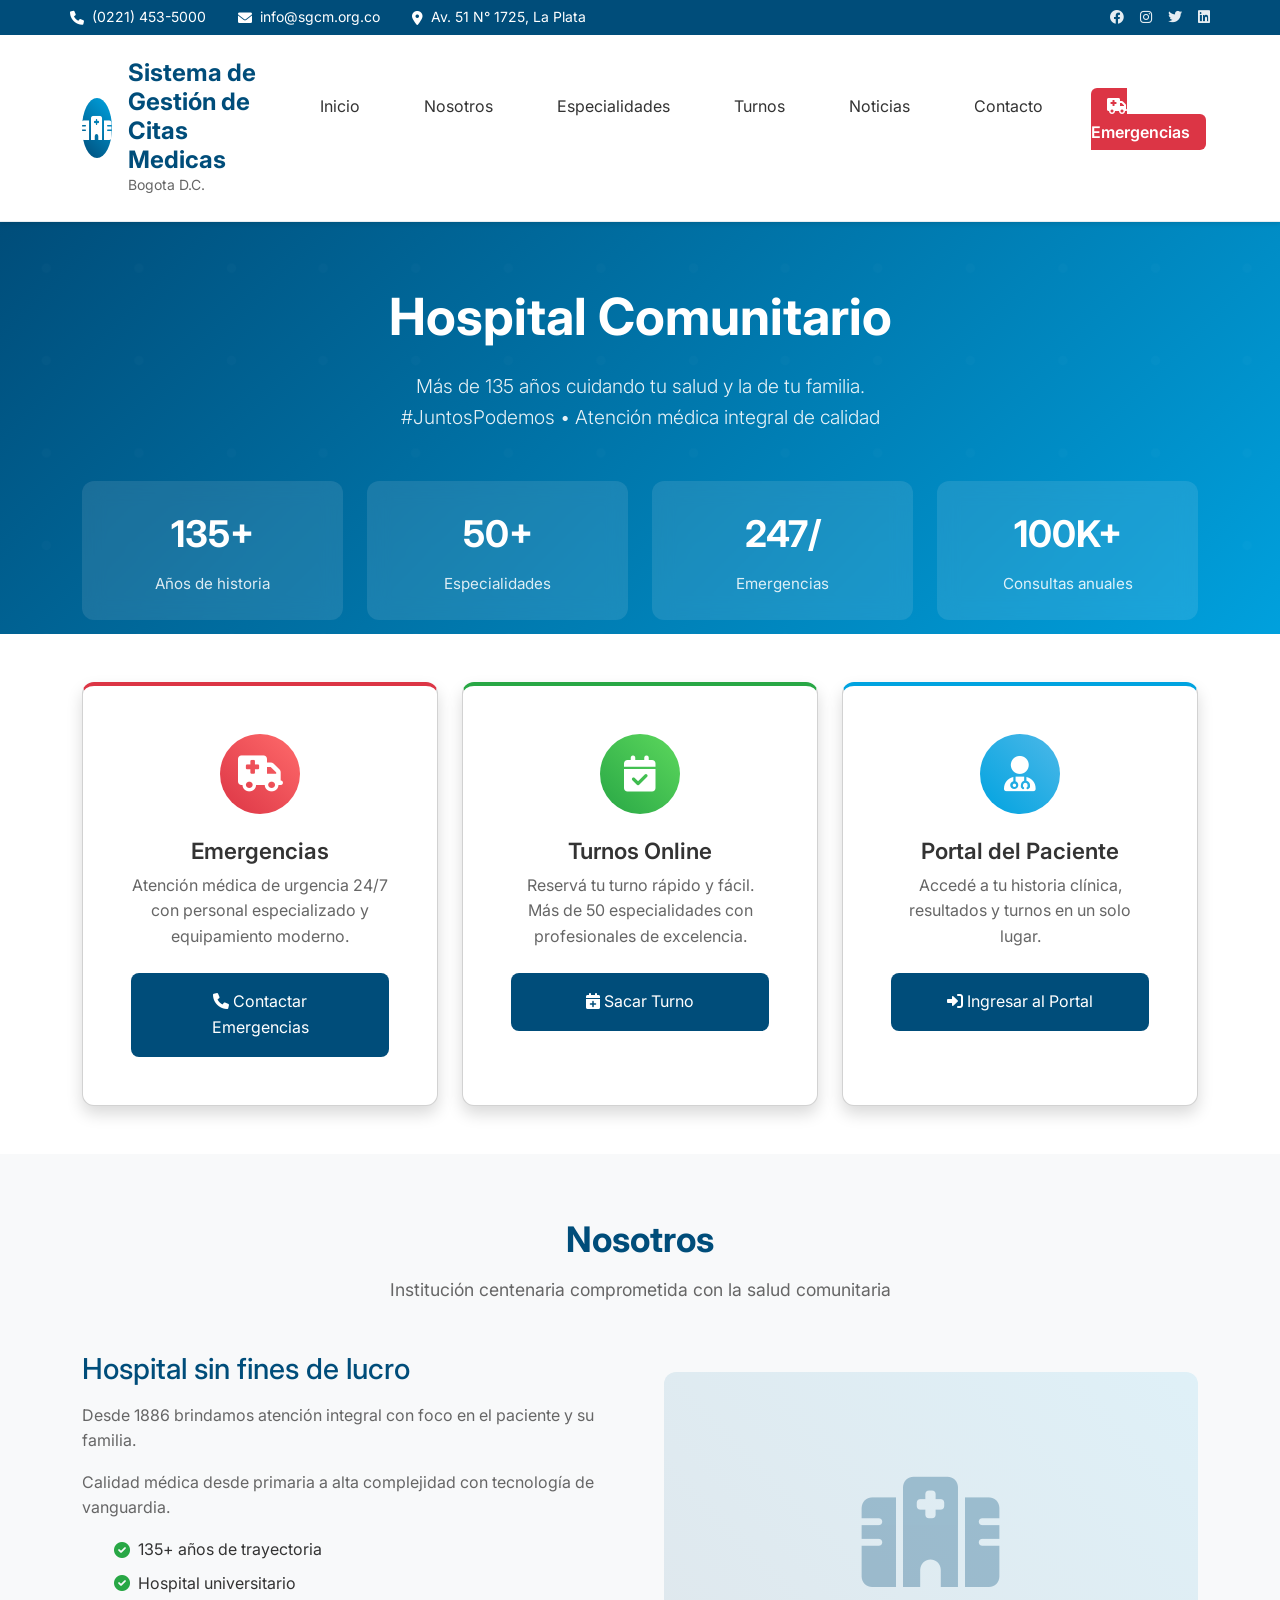
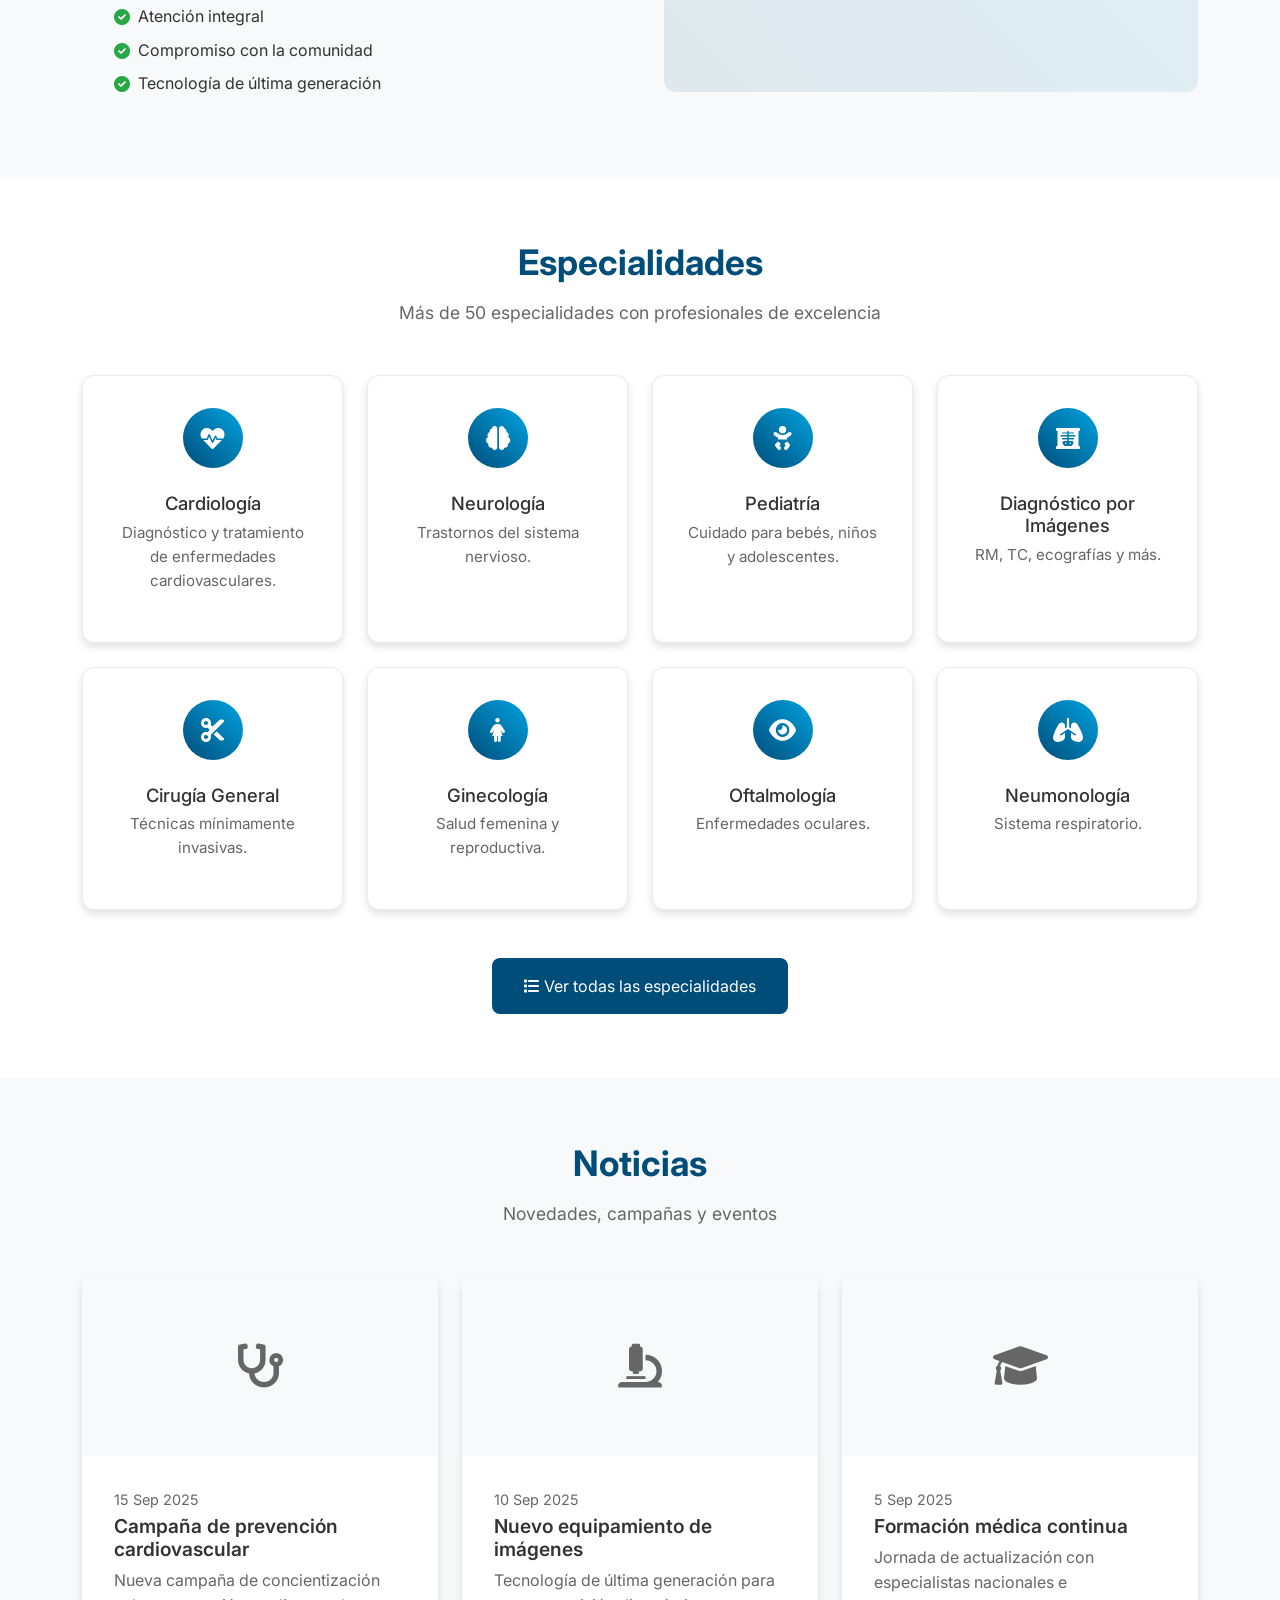
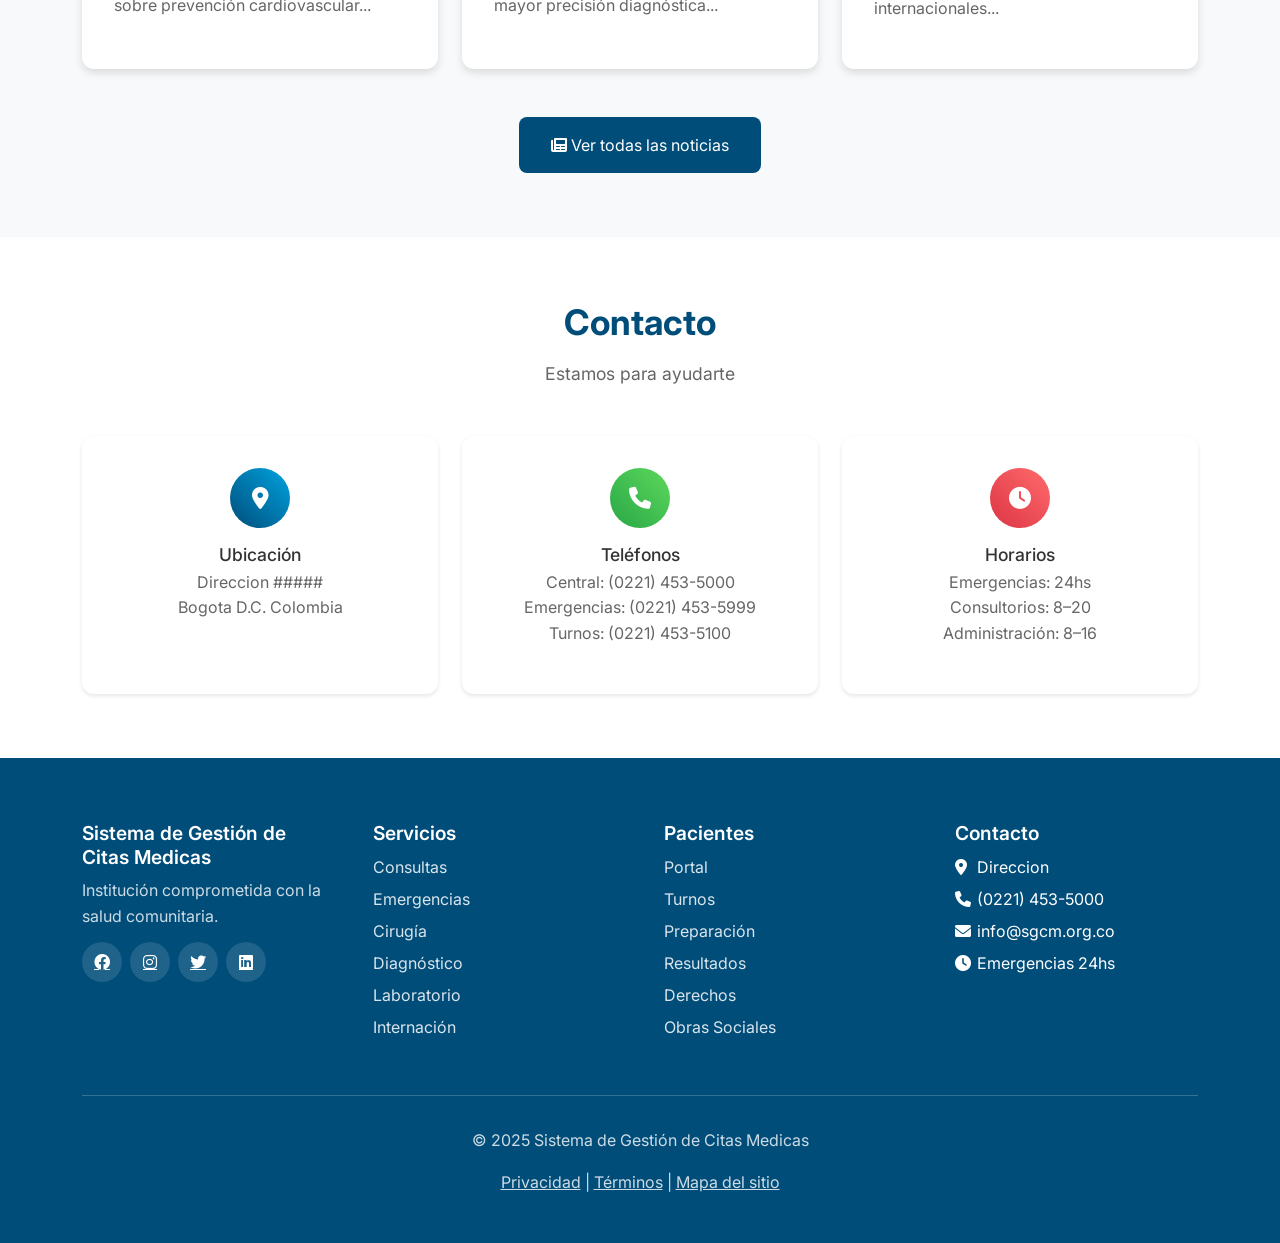
==== commit 172b2034: ""Finalizacion de interfaz medico"" ====
--- a/cuerpo principal/index.html
+++ b/cuerpo principal/index.html
@@ -29,8 +29,7 @@
                 <!-- Grupo de contacto: teléfono, email y dirección -->
                 <div class="header__contact">
                     <div class="header__contact-item"><i class="fas fa-phone"></i><span>(0221) 453-5000</span></div>
-                    <div class="header__contact-item"><i
-                            class="fas fa-envelope"></i><span>info@italianolaplata.org.ar</span></div>
+                    <div class="header__contact-item"><i class="fas fa-envelope"></i><span>info@sgcm.org.co</span></div>
                     <div class="header__contact-item"><i class="fas fa-map-marker-alt"></i><span>Av. 51 N° 1725, La
                             Plata</span></div>
                 </div>
@@ -51,8 +50,8 @@
                 <a class="header__logo" href="#">
                     <span class="header__logo-icon"><i class="fas fa-hospital"></i></span>
                     <span class="header__logo-text">
-                        <span class="header__logo-title">Hospital Italiano</span>
-                        <span class="header__logo-subtitle">La Plata</span>
+                        <span class="header__logo-title">Sistema de Gestión de Citas Medicas</span>
+                        <span class="header__logo-subtitle">Bogota D.C.</span>
                     </span>
                 </a>
 
@@ -342,7 +341,7 @@
                     <div class="info fade-in h-100">
                         <div class="info__icon info__icon--primary"><i class="fas fa-map-marker-alt"></i></div>
                         <h4 class="info__title">Ubicación</h4>
-                        <p class="info__text">Av. 51 N° 1725 e/ 29 y 30<br>La Plata, Buenos Aires, Argentina</p>
+                        <p class="info__text">Direccion #####<br>Bogota D.C. Colombia</p>
                     </div>
                 </div>
 
@@ -372,8 +371,8 @@
             <!-- Grid CSS: columnas fluidas e independientes -->
             <div class="footer__grid">
                 <section class="footer__section">
-                    <h4 class="footer__title">Hospital Italiano La Plata</h4>
-                    <p class="footer__text">Institución comprometida con la salud comunitaria desde 1886.</p>
+                    <h4 class="footer__title">Sistema de Gestión de Citas Medicas</h4>
+                    <p class="footer__text">Institución comprometida con la salud comunitaria.</p>
                     <div class="footer__social">
                         <a href="#"><i class="fab fa-facebook"></i></a>
                         <a href="#"><i class="fab fa-instagram"></i></a>
@@ -409,9 +408,9 @@
                 <section class="footer__section">
                     <h4 class="footer__title">Contacto</h4>
                     <ul class="footer__list footer__list--contact">
-                        <li><i class="fas fa-map-marker-alt"></i> Av. 51 N° 1725, La Plata</li>
+                        <li><i class="fas fa-map-marker-alt"></i> Direccion</li>
                         <li><i class="fas fa-phone"></i> (0221) 453-5000</li>
-                        <li><i class="fas fa-envelope"></i> info@italianolaplata.org.ar</li>
+                        <li><i class="fas fa-envelope"></i> info@sgcm.org.co</li>
                         <li><i class="fas fa-clock"></i> Emergencias 24hs</li>
                     </ul>
                 </section>
@@ -419,7 +418,7 @@
 
             <!-- Línea legal: derechos y políticas -->
             <div class="footer__bottom">
-                <p>© 2025 Hospital Italiano de La Plata</p>
+                <p>© 2025 Sistema de Gestión de Citas Medicas</p>
                 <p><a href="#">Privacidad</a> | <a href="#">Términos</a> | <a href="#">Mapa del sitio</a></p>
             </div>
         </div>
